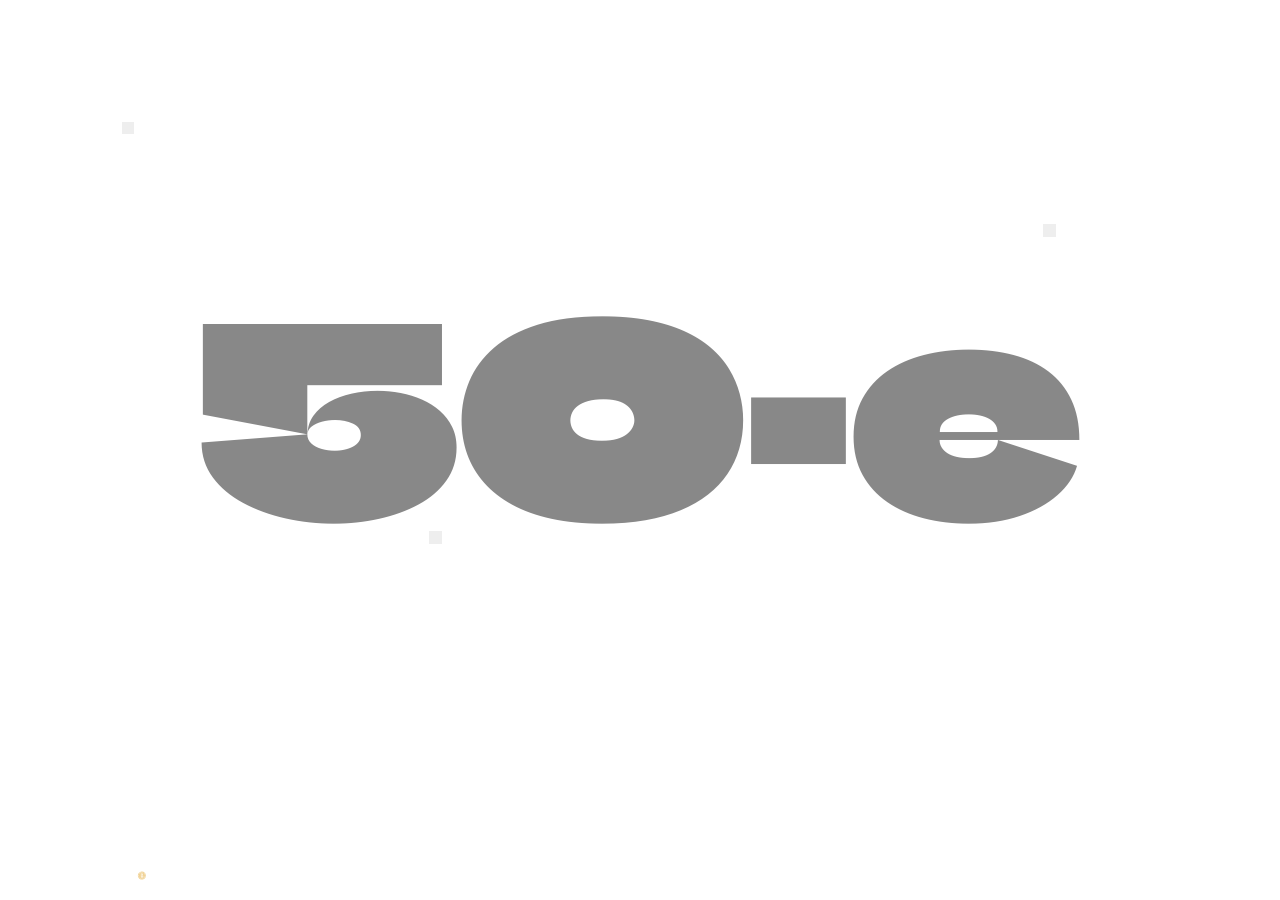
==== index.html @ 3bfb9bd2 "50-e desktop" ====
<!doctype html>
<html lang="ru">
  <head>
    <meta charset="UTF-8" />
    <meta name="viewport" content="width=device-width, initial-scale=1.0" />
    <title>Светловка. Сквозь десятилетия</title>
    <link rel="stylesheet" href="stylesheets/style.css" />
    <script defer src="javascripts/scripts.js"></script>
  </head>
  <body>
    <!-- <div id="cursor"></div> -->
    <section class="bg">
      <article class="years50">
        <div class="dots dot1"></div>
        <div class="dots dot2"></div>
        <div class="dots dot3"></div>

        <div class="photos photo_50_1"></div>
        <div class="photos photo_50_2"></div>
        <div class="photos photo_50_3"></div>

        <div class="cite">
          <blockquote>
            «Если улицы Москвы вытянуть в одну, <br />
            То по ней пройдете вы через всю страну, <br />
            Если лестницы Москвы все сложить в одну, <br />
            То по ней взберетесь вы прямо на Луну. <br />
            Вот она какая — большая-пребольшая, <br />
            Приветлива со всеми, во всех сердцах жива, <br />
            Любимая, родная красавица Москва»
          </blockquote>
          <p>Владимир Лифшиц</p>
        </div>

        <div class="films film_50_1"></div>
        <div class="films film_50_2"></div>
        <div class="films film_50_3"></div>
        <div class="films film_50_4"></div>
        <div class="films film_50_5"></div>
      </article>

      <div class="setka">
        <div class="rect"></div>
        <div class="rect"></div>
        <div class="rect"></div>
        <div class="rect"></div>
        <div class="rect"></div>
        <div class="rect"></div>
        <div class="rect"></div>
        <div class="rect"></div>
        <div class="rect"></div>
        <div class="rect"></div>
        <div class="rect"></div>
        <div class="rect"></div>
        <div class="rect"></div>
        <div class="rect"></div>
        <div class="rect"></div>
        <div class="rect"></div>
        <div class="rect"></div>
        <div class="rect"></div>
        <div class="rect"></div>
        <div class="rect"></div>
        <div class="rect"></div>
        <div class="rect"></div>
        <div class="rect"></div>
        <div class="rect"></div>
        <div class="rect"></div>
        <div class="rect"></div>
        <div class="rect"></div>
        <div class="rect"></div>
        <div class="rect"></div>
        <div class="rect"></div>
        <div class="rect"></div>
        <div class="rect"></div>
        <div class="rect"></div>
        <div class="rect"></div>
        <div class="rect"></div>
        <div class="rect"></div>
        <div class="rect"></div>
        <div class="rect"></div>
        <div class="rect"></div>
        <div class="rect"></div>
        <div class="rect"></div>
        <div class="rect"></div>
        <div class="rect"></div>
        <div class="rect"></div>
        <div class="rect"></div>
        <div class="rect"></div>
        <div class="rect"></div>
        <div class="rect"></div>
        <div class="rect"></div>
        <div class="rect"></div>
        <div class="rect"></div>
        <div class="rect"></div>
        <div class="rect"></div>
        <div class="rect"></div>
        <div class="rect"></div>
        <div class="rect"></div>
        <div class="rect"></div>
        <div class="rect"></div>
        <div class="rect"></div>
        <div class="rect"></div>
        <div class="rect"></div>
        <div class="rect"></div>
        <div class="rect"></div>
        <div class="rect"></div>
        <div class="rect"></div>
        <div class="rect"></div>
        <div class="rect"></div>
        <div class="rect"></div>
        <div class="rect"></div>
        <div class="rect"></div>
        <div class="rect"></div>
        <div class="rect"></div>
      </div>
    </section>

    <footer>
      <div class="logoHSE">
        <svg
          alt="HSE ART AND DESIGN SCHOOL"
          class="mainlogo_design_svg"
          style="max-width: 100%; width: 120px"
          version="1.1"
          viewBox="0 0 2416 884"
          xmlns="http://www.w3.org/2000/svg"
          xmlns:xlink="http://www.w3.org/1999/xlink"
        >
          <path
            d="M2333.82 492.668C2355.52 492.668 2376.33 501.296 2391.68 516.655C2407.02 532.014 2415.64 552.845 2415.64 574.565C2415.63 590.761 2410.83 606.59 2401.83 620.052C2392.83 633.513 2380.05 644.003 2365.1 650.194C2350.15 656.385 2333.7 658 2317.83 654.834C2301.96 651.668 2287.39 643.865 2275.95 632.409C2264.51 620.954 2256.72 606.361 2253.57 590.476C2250.42 574.59 2252.04 558.126 2258.23 543.164C2264.43 528.202 2274.91 515.415 2288.37 506.418C2301.4 497.702 2316.65 492.923 2332.31 492.633L2333.82 492.668ZM2317.05 632.154C2314.28 631.344 2312.08 632.006 2311.44 634.241C2310.94 635.972 2311.71 637.109 2313.03 638.039C2312.42 638.116 2311.85 638.372 2311.39 638.775C2310.93 639.179 2310.59 639.711 2310.43 640.304C2310.31 640.691 2310.27 641.101 2310.31 641.506C2310.35 641.91 2310.47 642.302 2310.67 642.657C2310.99 643.187 2311.41 643.649 2311.92 644.014C2312.42 644.379 2312.98 644.641 2313.59 644.784L2318.34 646L2321.95 633.579L2317.05 632.154ZM2355.65 630.53L2351.71 641.755L2348.81 632.726L2346.63 633.27L2350.58 645.583L2352.73 645.029L2356.63 633.902L2359.5 642.854L2361.6 642.022L2357.65 629.71L2355.65 630.53ZM2334.85 638.781C2334.37 638.584 2333.84 638.532 2333.34 638.633C2332.83 638.734 2332.37 638.983 2332 639.348C2331.64 639.713 2331.39 640.177 2331.29 640.684C2331.19 641.19 2331.24 641.715 2331.44 642.192C2331.64 642.669 2331.97 643.077 2332.4 643.364C2332.83 643.651 2333.33 643.804 2333.85 643.804C2334.54 643.804 2335.2 643.529 2335.69 643.039C2336.18 642.549 2336.46 641.886 2336.46 641.193C2336.46 640.677 2336.3 640.172 2336.02 639.743C2335.73 639.314 2335.32 638.979 2334.85 638.781ZM2312.73 640.62C2313.06 639.443 2314.18 639.167 2315.58 639.572L2317.72 640.186L2316.73 643.508L2314.46 642.846C2313.05 642.44 2312.44 641.609 2312.73 640.62ZM2305.48 627.455C2302.89 625.922 2300.42 626.378 2299.09 628.643C2297.77 630.907 2298.73 633.143 2301.25 634.626L2303.03 635.674L2300.66 639.709L2302.64 640.856L2309.24 629.642L2305.48 627.455ZM2368.18 623.847L2371 628.426L2369.67 629.257L2365.88 627.822C2363.91 627.051 2362.05 626.834 2360.72 628.327L2361.76 630.028C2362.4 629.326 2363.41 629.345 2364.89 629.859L2369.03 631.323L2367.7 639.186L2370 637.851L2370.99 630.928L2372.12 630.226L2374.96 634.824L2376.83 633.499L2370.06 622.562L2368.18 623.847ZM2313.56 635.151C2313.89 633.994 2314.97 633.658 2316.47 634.103L2319.22 634.904L2318.23 638.326L2315.64 637.574C2313.91 637.07 2313.22 636.308 2313.56 635.151ZM2289.79 633.035L2291.64 634.34L2299.12 623.689L2297.27 622.384L2289.79 633.035ZM2301.04 629.8C2301.72 628.613 2303.02 628.375 2304.48 629.235L2306.21 630.225L2304.03 633.934L2302.33 632.964C2300.84 632.084 2300.36 630.986 2301.04 629.8ZM2380.45 612.424L2382.57 624.123L2375.6 617.715L2373.97 619.268L2383.48 628.01L2385.08 626.467L2382.98 614.866L2389.9 621.226L2391.31 619.475L2381.79 610.723L2380.45 612.424ZM2287.25 613.253C2286.21 612.873 2285.1 612.755 2284.01 612.909L2284.29 615.184C2285.02 615.02 2285.78 615.055 2286.49 615.284C2287.2 615.514 2287.84 615.93 2288.34 616.489C2288.74 616.931 2289.05 617.448 2289.25 618.011C2289.45 618.574 2289.53 619.172 2289.49 619.768C2289.46 620.363 2289.3 620.945 2289.03 621.479C2288.77 622.014 2288.4 622.489 2287.94 622.878C2287.53 623.306 2287.03 623.645 2286.48 623.874C2285.93 624.103 2285.34 624.218 2284.74 624.212C2284.15 624.205 2283.56 624.078 2283.01 623.837C2282.47 623.596 2281.98 623.245 2281.57 622.809C2281.08 622.274 2280.73 621.623 2280.56 620.918C2280.39 620.213 2280.39 619.475 2280.58 618.773L2278.3 618.279C2278.05 619.685 2278.24 621.134 2278.85 622.426C2279.46 623.718 2280.45 624.788 2281.7 625.487C2282.94 626.187 2284.37 626.48 2285.79 626.328C2287.21 626.176 2288.55 625.586 2289.61 624.639C2290.28 624.044 2290.82 623.32 2291.2 622.511C2291.58 621.702 2291.79 620.825 2291.82 619.932C2291.85 619.039 2291.7 618.148 2291.38 617.315C2291.05 616.482 2290.56 615.724 2289.94 615.085C2289.21 614.262 2288.28 613.633 2287.25 613.253ZM2274.83 594.166L2265.01 598.992C2265.27 599.704 2265.53 600.426 2265.81 601.128L2275.61 596.253C2276.2 597.862 2276.86 599.447 2277.59 601.01L2267.85 605.796C2268.18 606.488 2268.51 607.171 2268.84 607.844L2278.58 603.057C2279.35 604.56 2280.18 606.034 2281.09 607.478L2271.32 612.323C2271.71 612.976 2272.11 613.619 2272.53 614.252L2282.35 609.436L2284.27 608.496C2281.04 603.774 2278.51 598.615 2276.75 593.177L2274.83 594.166ZM2389.75 596.274L2394.31 598.875C2395.88 599.755 2397.69 600.745 2399.19 601.556C2397.56 601.16 2388.07 600.022 2388.07 600.022L2387.21 601.753C2387.21 601.753 2393.77 608.933 2395 610.041V610.1C2393.44 609.289 2391.6 608.488 2390.06 607.815L2385.12 605.689L2383.84 607.756L2395.89 612.81L2397.53 610.021C2397.48 609.971 2391.46 603.441 2390.35 602.455C2391.81 602.762 2400.62 603.751 2400.62 603.751L2401.85 600.695L2390.57 594.068L2389.75 596.274ZM2313.63 611.899H2359.96V597.164C2359.96 583.071 2355.42 573.586 2343.63 569.423C2346.55 568.194 2349.12 566.248 2351.09 563.766C2353.64 560.789 2355.05 557.011 2355.09 553.099V552.241C2355.06 549.853 2354.52 547.496 2353.52 545.327C2352.44 543.014 2350.86 540.974 2348.89 539.358C2345.2 536.52 2341.97 535.145 2334.17 535.145H2313.63V611.899ZM2331.67 538.963C2333.6 538.873 2335.52 539.224 2337.29 539.99C2339.06 540.756 2340.63 541.917 2341.88 543.383C2343.47 545.413 2344.47 547.843 2344.78 550.405H2331.48V554.192H2344.89C2344.88 557.149 2343.83 560.008 2341.93 562.272C2340.7 563.863 2339.11 565.148 2337.3 566.027C2335.49 566.907 2333.51 567.359 2331.5 567.347H2331.41V571.184C2344.45 571.184 2349.52 579.847 2349.52 595.72L2349.49 607.667H2341.13V582.053H2331.48V607.696H2324.09V538.963H2331.67ZM2400.66 579.51C2399.78 579.345 2398.88 579.359 2398.01 579.549C2397.14 579.738 2396.32 580.101 2395.59 580.614C2394.86 581.128 2394.24 581.782 2393.77 582.538C2393.3 583.295 2392.99 584.138 2392.85 585.019C2392.61 586.347 2392.77 587.716 2393.31 588.952C2393.85 590.188 2394.75 591.236 2395.89 591.961C2397.02 592.686 2398.35 593.056 2399.7 593.024C2401.05 592.993 2402.36 592.561 2403.46 591.783C2404.56 591.006 2405.41 589.917 2405.89 588.657C2406.37 587.397 2406.47 586.022 2406.17 584.706C2405.87 583.391 2405.18 582.195 2404.2 581.27C2403.22 580.344 2401.99 579.731 2400.66 579.51ZM2261.66 585.02L2261.99 587.115L2275.97 590.716L2275.37 588.362L2272.12 587.551C2271.91 586.562 2271.73 585.573 2271.56 584.524C2271.39 583.476 2271.26 582.497 2271.14 581.479L2273.98 579.728L2273.81 577.216L2261.66 585.02ZM2399.51 581.36C2400.43 581.366 2401.34 581.649 2402.1 582.172C2402.86 582.694 2403.45 583.433 2403.78 584.293C2404.12 585.153 2404.2 586.095 2404 586.997C2403.89 587.583 2403.66 588.142 2403.33 588.64C2403.01 589.138 2402.58 589.565 2402.09 589.896C2401.59 590.227 2401.03 590.456 2400.45 590.567C2399.86 590.679 2399.26 590.672 2398.68 590.547C2397.77 590.386 2396.93 589.957 2396.27 589.314C2395.6 588.672 2395.15 587.845 2394.96 586.94C2394.77 586.036 2394.85 585.095 2395.2 584.239C2395.55 583.384 2396.15 582.652 2396.92 582.139C2397.68 581.626 2398.59 581.355 2399.51 581.36ZM2269.26 582.616C2269.35 583.348 2269.46 584.09 2269.58 584.812C2269.7 585.533 2269.83 586.275 2269.97 586.997L2264.52 585.632L2269.26 582.616ZM2261.6 563.914C2261.48 564.656 2261.15 567.504 2261.15 567.87C2260.87 571.41 2262.57 572.706 2264.82 572.884C2265.63 572.994 2266.45 572.839 2267.16 572.443C2267.88 572.048 2268.44 571.432 2268.78 570.688L2271.04 572.666C2271.36 572.941 2271.6 573.298 2271.73 573.698C2271.87 574.099 2271.89 574.529 2271.8 574.941H2273.77C2274.27 573.883 2273.98 572.34 2272.47 571.064L2269.42 568.503L2269.55 566.91L2274.21 567.326L2274.45 564.903L2261.6 563.914ZM2392.81 562.944L2393.18 565.209L2398.49 564.675H2398.54C2398.73 565.901 2398.88 567.137 2398.99 568.373C2399.09 569.609 2399.18 570.856 2399.23 572.092H2399.18L2393.89 572.587L2393.94 574.871L2406.78 573.675L2406.67 571.43L2401.29 571.934C2401.24 570.688 2401.16 569.451 2401.04 568.215C2400.92 566.979 2400.77 565.743 2400.6 564.517L2406.02 564.002L2405.66 561.737L2392.81 562.944ZM2267.41 566.732L2267.29 568.216C2267.18 569.551 2266.42 570.649 2265.09 570.54C2264.07 570.451 2263.24 569.828 2263.4 567.979C2263.43 567.553 2263.5 567.029 2263.56 566.416L2267.41 566.732ZM2397.89 544.72C2396.58 544.418 2395.21 544.514 2393.95 544.995C2393.11 545.296 2392.34 545.763 2391.68 546.367C2391.02 546.972 2390.5 547.702 2390.13 548.515C2389.76 549.327 2389.56 550.206 2389.54 551.098C2389.51 551.99 2389.67 552.877 2389.99 553.708C2390.46 554.973 2391.29 556.071 2392.38 556.862C2393.48 557.653 2394.78 558.102 2396.12 558.151C2397.47 558.2 2398.8 557.848 2399.95 557.138C2401.09 556.428 2402 555.393 2402.56 554.165C2403.12 552.937 2403.3 551.57 2403.08 550.239C2402.86 548.908 2402.25 547.673 2401.32 546.69C2400.4 545.708 2399.21 545.022 2397.89 544.72ZM2396.61 546.534C2397.53 546.6 2398.41 546.94 2399.14 547.512C2399.87 548.084 2400.41 548.86 2400.69 549.742C2400.9 550.304 2400.99 550.901 2400.96 551.498C2400.93 552.095 2400.78 552.68 2400.52 553.218C2400.26 553.755 2399.89 554.236 2399.44 554.629C2398.99 555.022 2398.47 555.321 2397.9 555.508C2397.03 555.831 2396.09 555.887 2395.19 555.668C2394.29 555.449 2393.47 554.965 2392.85 554.279C2392.23 553.594 2391.83 552.738 2391.7 551.821C2391.56 550.904 2391.71 549.968 2392.11 549.135C2392.52 548.302 2393.16 547.609 2393.96 547.146C2394.76 546.682 2395.69 546.469 2396.61 546.534ZM2272.08 547.154C2271.57 547.16 2271.06 547.318 2270.64 547.609C2270.21 547.901 2269.88 548.313 2269.69 548.793C2269.56 549.11 2269.5 549.451 2269.5 549.793C2269.5 550.135 2269.57 550.474 2269.71 550.789C2269.84 551.104 2270.04 551.389 2270.28 551.629C2270.53 551.868 2270.82 552.057 2271.13 552.185C2271.61 552.378 2272.14 552.425 2272.64 552.32C2273.15 552.215 2273.61 551.962 2273.97 551.594C2274.33 551.225 2274.58 550.758 2274.67 550.25C2274.77 549.742 2274.71 549.218 2274.51 548.742C2274.31 548.267 2273.97 547.862 2273.54 547.579C2273.11 547.297 2272.6 547.149 2272.08 547.154ZM2380.87 536.982L2382.21 538.842L2386.71 535.875L2387.57 537.19L2386.23 541.047C2385.52 543.025 2385.33 544.905 2386.87 546.2L2388.53 545.112C2387.82 544.489 2387.82 543.471 2388.29 541.987L2389.65 537.804L2397.55 538.921L2396.15 536.656L2389.24 535.865L2388.5 534.768L2393.03 531.801L2391.65 529.971L2380.87 536.982ZM2284.59 520.715C2284.02 521.229 2283.47 521.753 2282.93 522.287L2291.2 529.349C2289.94 530.535 2288.74 531.769 2287.6 533.048L2279.39 525.946C2278.89 526.51 2278.41 527.094 2277.9 527.668L2286.11 534.778C2285.03 536.097 2283.99 537.442 2283.02 538.813L2274.75 531.702C2274.3 532.325 2273.87 532.949 2273.45 533.582L2281.71 540.742L2283.34 542.137C2286.42 537.342 2290.17 533.012 2294.48 529.279L2292.86 527.875L2284.59 520.715ZM2380.27 518.469C2379.24 518.174 2378.15 518.133 2377.1 518.35L2377.6 520.635C2378.45 520.411 2379.34 520.446 2380.16 520.736C2380.99 521.027 2381.7 521.559 2382.22 522.264C2382.74 522.968 2383.03 523.812 2383.06 524.686C2383.09 525.559 2382.86 526.422 2382.4 527.161C2381.41 526.172 2380.42 525.184 2379.43 524.294C2379.02 523.908 2378.58 523.532 2378.15 523.156L2376.82 524.699L2378.07 525.797C2379.09 526.727 2380.08 527.686 2381.03 528.675C2380.22 529.308 2379.2 529.631 2378.17 529.59C2377.14 529.548 2376.15 529.144 2375.39 528.447C2374.83 527.952 2374.42 527.318 2374.18 526.609C2373.95 525.901 2373.9 525.143 2374.06 524.412L2371.81 524.125C2371.67 525.223 2371.8 526.34 2372.19 527.375C2372.58 528.41 2373.22 529.333 2374.06 530.06C2374.7 530.678 2375.46 531.159 2376.3 531.474C2377.13 531.789 2378.02 531.93 2378.91 531.892C2379.8 531.853 2380.68 531.634 2381.48 531.248C2382.29 530.862 2383 530.315 2383.59 529.644C2384.2 528.987 2384.67 528.215 2384.97 527.374C2385.27 526.533 2385.4 525.639 2385.35 524.746C2385.31 523.853 2385.08 522.979 2384.68 522.176C2384.29 521.373 2383.74 520.657 2383.07 520.07L2382.73 519.773C2382.01 519.171 2381.17 518.726 2380.27 518.469ZM2298.05 510.964L2297.06 517.887L2295.94 518.579L2293.12 513.96L2291.24 515.275L2297.95 526.263L2299.84 524.978L2297.04 520.389L2298.38 519.567L2302.19 521.031C2304.17 521.813 2306 522.02 2307.36 520.547L2306.32 518.855C2305.68 519.548 2304.66 519.518 2303.19 519.004L2298.99 517.501L2300.36 509.639L2298.05 510.964ZM2316.33 505.049C2315.13 504.441 2313.77 504.206 2312.43 504.373C2311.1 504.54 2309.84 505.101 2308.82 505.985C2307.8 506.87 2307.07 508.038 2306.71 509.34C2306.36 510.642 2306.4 512.02 2306.83 513.299C2307.1 514.15 2307.53 514.938 2308.11 515.618C2308.68 516.298 2309.39 516.856 2310.19 517.257C2310.98 517.658 2311.85 517.895 2312.74 517.954C2313.63 518.013 2314.52 517.894 2315.36 517.602C2316.64 517.188 2317.77 516.4 2318.61 515.341C2319.44 514.282 2319.95 512.998 2320.05 511.652C2320.16 510.307 2319.86 508.96 2319.2 507.784C2318.53 506.609 2317.54 505.656 2316.33 505.049ZM2364.06 512.54C2363.72 512.515 2363.38 512.557 2363.05 512.664C2362.73 512.772 2362.43 512.943 2362.17 513.167C2361.91 513.391 2361.7 513.664 2361.54 513.971C2361.31 514.43 2361.23 514.947 2361.29 515.457C2361.35 515.967 2361.57 516.446 2361.9 516.835C2362.24 517.224 2362.68 517.504 2363.18 517.641C2363.67 517.777 2364.2 517.765 2364.68 517.604C2365.17 517.442 2365.6 517.14 2365.92 516.735C2366.23 516.33 2366.42 515.841 2366.46 515.328C2366.5 514.816 2366.38 514.303 2366.13 513.855C2365.88 513.408 2365.5 513.046 2365.04 512.813C2364.74 512.659 2364.4 512.566 2364.06 512.54ZM2338.16 514.546L2340.58 514.773L2342.44 511.994C2343.42 512.133 2344.47 512.3 2345.47 512.488C2346.47 512.676 2347.45 512.894 2348.48 513.132L2349.17 516.396L2351.59 517.077L2348.36 502.965L2346.28 502.569L2338.16 514.546ZM2311.84 506.792C2312.41 506.613 2313.01 506.55 2313.6 506.606C2314.2 506.663 2314.77 506.838 2315.3 507.121C2315.82 507.404 2316.29 507.789 2316.66 508.254C2317.03 508.719 2317.31 509.254 2317.47 509.828C2317.69 510.385 2317.79 510.98 2317.76 511.576C2317.74 512.172 2317.59 512.758 2317.34 513.297C2317.08 513.836 2316.72 514.317 2316.27 514.712C2315.83 515.107 2315.3 515.407 2314.74 515.594C2314.17 515.774 2313.57 515.838 2312.98 515.782C2312.38 515.726 2311.8 515.551 2311.28 515.268C2310.75 514.984 2310.29 514.599 2309.92 514.134C2309.54 513.668 2309.27 513.132 2309.11 512.558C2308.89 512 2308.79 511.405 2308.81 510.809C2308.84 510.212 2308.98 509.625 2309.24 509.086C2309.49 508.547 2309.86 508.065 2310.3 507.671C2310.75 507.276 2311.27 506.978 2311.84 506.792ZM2334.43 501.439C2333.21 501.439 2331.98 501.44 2330.75 501.509L2325.86 501.934H2325.53L2325.68 503.962L2325.73 504.485C2326.31 512.249 2325.16 513.178 2323.84 513.277C2323.59 513.297 2323.34 513.277 2323.09 513.219L2323.01 515.117C2323.54 515.197 2324.07 515.223 2324.6 515.196C2327.16 515.008 2328.55 513.218 2327.9 504.99L2327.8 503.754L2328.47 503.694C2329.74 503.605 2331.02 503.537 2332.3 503.507L2333.13 514.386L2335.4 514.207L2334.59 503.477L2334.43 501.439ZM2348.02 510.926C2347.3 510.768 2346.57 510.62 2345.85 510.481C2345.12 510.343 2344.39 510.224 2343.66 510.105L2346.78 505.447L2348.02 510.926Z"
            fill="#0F2D69"
          ></path>
          <path
            d="M2047.62 807.516C1991.57 807.516 1954.62 774.396 1954.62 718.983C1954.62 646.373 1999.21 617.075 2143.16 617.075V615.164C2143.16 566.757 2122.77 546.375 2079.46 546.375C2044.43 546.375 2021.5 555.292 1990.29 592.234L1960.36 559.751C1996.66 518.987 2030.42 503.701 2082.65 503.701C2178.19 503.701 2189.65 568.031 2189.65 614.527V799.873H2143.16V755.288C2118.95 788.409 2085.2 807.516 2047.62 807.516ZM2053.99 766.116C2085.2 766.116 2111.31 748.919 2143.16 699.875V655.927C2032.97 655.927 2001.12 671.214 2001.12 718.983C2001.12 753.377 2020.87 766.116 2053.99 766.116Z"
            fill="black"
          ></path>
          <path
            d="M1676.78 799.873H1630.28V511.98H1676.78V629.175H1836.01V511.98H1882.51V799.873H1836.01V672.487H1676.78V799.873Z"
            fill="black"
          ></path>
          <path
            d="M1541.58 799.872H1495.09V583.953L1329.49 799.872H1286.81V511.98H1333.31V725.988L1498.27 511.98H1541.58V799.872ZM1414.2 458.478C1364.52 458.478 1326.94 443.192 1301.46 397.97L1338.4 371.219C1358.15 405.613 1375.35 415.804 1414.2 415.804C1453.05 415.804 1470.25 405.613 1489.99 371.219L1526.93 397.97C1501.46 443.192 1463.88 458.478 1414.2 458.478Z"
            fill="black"
          ></path>
          <path
            d="M1061.62 807.516C1005.57 807.516 968.625 774.396 968.625 718.983C968.625 646.373 1013.21 617.075 1157.16 617.075V615.164C1157.16 566.757 1136.77 546.375 1093.46 546.375C1058.43 546.375 1035.5 555.292 1004.29 592.234L974.357 559.751C1010.66 518.987 1044.42 503.701 1096.65 503.701C1192.19 503.701 1203.65 568.031 1203.65 614.527V799.873H1157.16V755.288C1132.95 788.409 1099.2 807.516 1061.62 807.516ZM1067.99 766.116C1099.2 766.116 1125.31 748.919 1157.16 699.875V655.927C1046.97 655.927 1015.12 671.214 1015.12 718.983C1015.12 753.377 1034.87 766.116 1067.99 766.116Z"
            fill="black"
          ></path>
          <path
            d="M806.76 764.84C849.434 764.84 870.452 739.363 870.452 711.975C870.452 686.498 846.249 671.848 814.403 671.848H775.55V629.174H814.403C843.064 629.174 861.535 611.977 861.535 588.411C861.535 563.57 846.249 547.647 815.04 547.647C777.461 547.647 762.811 559.112 734.787 591.595C734.15 590.958 703.577 561.66 703.577 561.66C736.697 520.259 769.181 504.336 815.04 504.336C874.274 504.336 906.757 540.641 906.757 582.678C906.757 613.251 892.108 634.906 869.179 648.919C899.114 662.294 916.948 685.224 916.948 715.16C916.948 761.655 880.643 808.788 806.76 808.788C764.085 808.788 732.876 796.687 695.297 755.286L726.506 724.713C757.079 755.286 773.002 764.84 806.76 764.84Z"
            fill="black"
          ></path>
          <path
            d="M380.844 511.98H427.34V725.989L592.304 511.98H635.615V799.873H589.12V583.953L423.518 799.873H380.844V511.98Z"
            fill="black"
          ></path>
          <path
            d="M44.5851 799.873V883.947H0V756.561H35.668C77.0685 689.047 77.0685 587.775 77.0685 511.98H278.338V756.561H319.739V883.947H275.153V799.873H44.5851ZM231.842 756.561V555.292H123.564C123.564 624.08 115.921 692.868 87.2593 756.561H231.842Z"
            fill="black"
          ></path>
          <path
            d="M1499.63 303.815C1443.58 303.815 1406.64 270.695 1406.64 215.282C1406.64 142.672 1451.23 113.373 1595.17 113.373V111.463C1595.17 63.056 1574.79 42.6743 1531.48 42.6743C1496.45 42.6743 1473.52 51.5913 1442.31 88.5332L1412.37 56.0498C1448.68 15.2863 1482.44 0 1534.66 0C1630.2 0 1641.67 64.3299 1641.67 110.826V296.172H1595.17V251.587C1570.97 284.707 1537.21 303.815 1499.63 303.815ZM1506 262.415C1537.21 262.415 1563.33 245.218 1595.17 196.174V152.226C1484.98 152.226 1453.14 167.512 1453.14 215.282C1453.14 249.676 1472.88 262.415 1506 262.415Z"
            fill="black"
          ></path>
          <path
            d="M1064.16 295.538V249.679C1069.89 252.227 1078.17 252.864 1083.26 252.864C1127.85 252.864 1139.95 184.713 1139.95 8.2832H1336.76V296.175H1290.27V51.5944H1185.17C1185.17 217.833 1161.61 298.723 1089 298.723C1080.72 298.723 1072.44 297.449 1064.16 295.538Z"
            fill="black"
          ></path>
          <path
            d="M892.01 43.3112C832.776 43.3112 789.465 92.3547 789.465 152.226C789.465 211.461 832.776 260.504 892.01 260.504C951.882 260.504 993.282 211.461 993.282 152.226C993.282 92.3547 951.882 43.3112 892.01 43.3112ZM742.969 152.226C742.969 68.1514 807.936 0 892.01 0C976.085 0 1039.78 68.1514 1039.78 152.226C1039.78 235.664 976.085 303.815 892.01 303.815C807.936 303.815 742.969 235.664 742.969 152.226Z"
            fill="black"
          ></path>
          <path
            d="M470.258 296.175V8.2832H516.754V125.478H539.683L652.42 8.2832H709.743L579.173 144.586C620.573 161.783 648.598 253.501 698.279 253.501C704.011 253.501 709.743 252.227 716.113 249.679V296.175C706.559 298.723 697.642 299.997 689.998 299.997C612.93 299.997 591.911 195.54 543.505 168.789H516.754V296.175H470.258Z"
            fill="black"
          ></path>
          <path
            d="M182.164 252.864V8.2832H228.66V252.864H336.938V8.2832H383.434V296.175H27.3906V8.2832H73.8865V252.864H182.164Z"
            fill="black"
          ></path>
        </svg>
      </div>
      <div class="logoSvetlovka"></div>
    </footer>
  </body>
</html>
---- stylesheets/style.css ----
@import 'reset.css';
@import url('https://fonts.googleapis.com/css2?family=Roboto:ital,wght@0,100..900;1,100..900&family=Rubik+80s+Fade&display=swap');
/* @import url('https://fonts.googleapis.com/css2?family=Climate+Crisis:YEAR@1979&display=swap'); */
@import url('https://fonts.googleapis.com/css2?family=Climate+Crisis:YEAR@1979..2050&display=swap');
@import 'layout.css';
@import 'animation.css';
@import 'adaptive.css';
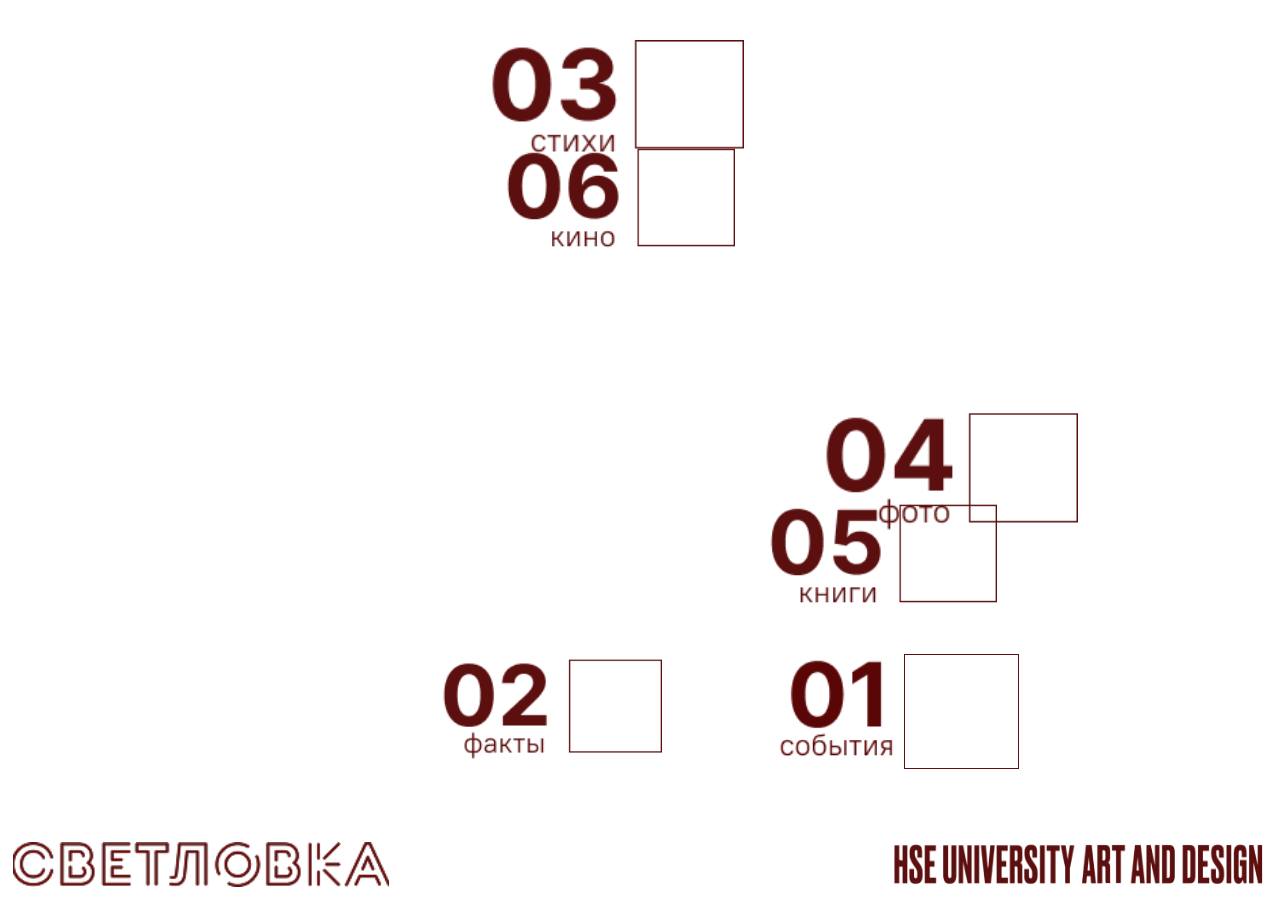
==== commit f6e09ceb: "init commit" ====
--- a/index.html
+++ b/index.html
@@ -8,179 +8,21 @@
     <script defer src="javascripts/scripts.js"></script>
   </head>
   <body>
-    <!-- <div id="cursor"></div> -->
-    <section class="bg">
-      <article class="years50">
-        <div class="dots dot1"></div>
-        <div class="dots dot2"></div>
-        <div class="dots dot3"></div>
-
-        <div class="photos photo_50_1"></div>
-        <div class="photos photo_50_2"></div>
-        <div class="photos photo_50_3"></div>
-
-        <div class="cite">
-          <blockquote>
-            «Если улицы Москвы вытянуть в одну, <br />
-            То по ней пройдете вы через всю страну, <br />
-            Если лестницы Москвы все сложить в одну, <br />
-            То по ней взберетесь вы прямо на Луну. <br />
-            Вот она какая — большая-пребольшая, <br />
-            Приветлива со всеми, во всех сердцах жива, <br />
-            Любимая, родная красавица Москва»
-          </blockquote>
-          <p>Владимир Лифшиц</p>
-        </div>
-
-        <div class="films film_50_1"></div>
-        <div class="films film_50_2"></div>
-        <div class="films film_50_3"></div>
-        <div class="films film_50_4"></div>
-        <div class="films film_50_5"></div>
-      </article>
-
-      <div class="setka">
-        <div class="rect"></div>
-        <div class="rect"></div>
-        <div class="rect"></div>
-        <div class="rect"></div>
-        <div class="rect"></div>
-        <div class="rect"></div>
-        <div class="rect"></div>
-        <div class="rect"></div>
-        <div class="rect"></div>
-        <div class="rect"></div>
-        <div class="rect"></div>
-        <div class="rect"></div>
-        <div class="rect"></div>
-        <div class="rect"></div>
-        <div class="rect"></div>
-        <div class="rect"></div>
-        <div class="rect"></div>
-        <div class="rect"></div>
-        <div class="rect"></div>
-        <div class="rect"></div>
-        <div class="rect"></div>
-        <div class="rect"></div>
-        <div class="rect"></div>
-        <div class="rect"></div>
-        <div class="rect"></div>
-        <div class="rect"></div>
-        <div class="rect"></div>
-        <div class="rect"></div>
-        <div class="rect"></div>
-        <div class="rect"></div>
-        <div class="rect"></div>
-        <div class="rect"></div>
-        <div class="rect"></div>
-        <div class="rect"></div>
-        <div class="rect"></div>
-        <div class="rect"></div>
-        <div class="rect"></div>
-        <div class="rect"></div>
-        <div class="rect"></div>
-        <div class="rect"></div>
-        <div class="rect"></div>
-        <div class="rect"></div>
-        <div class="rect"></div>
-        <div class="rect"></div>
-        <div class="rect"></div>
-        <div class="rect"></div>
-        <div class="rect"></div>
-        <div class="rect"></div>
-        <div class="rect"></div>
-        <div class="rect"></div>
-        <div class="rect"></div>
-        <div class="rect"></div>
-        <div class="rect"></div>
-        <div class="rect"></div>
-        <div class="rect"></div>
-        <div class="rect"></div>
-        <div class="rect"></div>
-        <div class="rect"></div>
-        <div class="rect"></div>
-        <div class="rect"></div>
-        <div class="rect"></div>
-        <div class="rect"></div>
-        <div class="rect"></div>
-        <div class="rect"></div>
-        <div class="rect"></div>
-        <div class="rect"></div>
-        <div class="rect"></div>
-        <div class="rect"></div>
-        <div class="rect"></div>
-        <div class="rect"></div>
-        <div class="rect"></div>
-        <div class="rect"></div>
+    <section class="all">
+      <div class="move move1">
+        <img src="images/items/item-11.png" alt="" class="item item1" />
+        <div></div>
       </div>
+      <img src="images/items/item-2.png" alt="" class="item move" />
+      <img src="images/items/item-3.png" alt="" class="item move" />
+      <img src="images/items/item-4.png" alt="" class="item move" />
+      <img src="images/items/item-5.png" alt="" class="item move" />
+      <img src="images/items/item-6.png" alt="" class="item move" />
     </section>
-
+    <section class="section1"></section>
     <footer>
-      <div class="logoHSE">
-        <svg
-          alt="HSE ART AND DESIGN SCHOOL"
-          class="mainlogo_design_svg"
-          style="max-width: 100%; width: 120px"
-          version="1.1"
-          viewBox="0 0 2416 884"
-          xmlns="http://www.w3.org/2000/svg"
-          xmlns:xlink="http://www.w3.org/1999/xlink"
-        >
-          <path
-            d="M2333.82 492.668C2355.52 492.668 2376.33 501.296 2391.68 516.655C2407.02 532.014 2415.64 552.845 2415.64 574.565C2415.63 590.761 2410.83 606.59 2401.83 620.052C2392.83 633.513 2380.05 644.003 2365.1 650.194C2350.15 656.385 2333.7 658 2317.83 654.834C2301.96 651.668 2287.39 643.865 2275.95 632.409C2264.51 620.954 2256.72 606.361 2253.57 590.476C2250.42 574.59 2252.04 558.126 2258.23 543.164C2264.43 528.202 2274.91 515.415 2288.37 506.418C2301.4 497.702 2316.65 492.923 2332.31 492.633L2333.82 492.668ZM2317.05 632.154C2314.28 631.344 2312.08 632.006 2311.44 634.241C2310.94 635.972 2311.71 637.109 2313.03 638.039C2312.42 638.116 2311.85 638.372 2311.39 638.775C2310.93 639.179 2310.59 639.711 2310.43 640.304C2310.31 640.691 2310.27 641.101 2310.31 641.506C2310.35 641.91 2310.47 642.302 2310.67 642.657C2310.99 643.187 2311.41 643.649 2311.92 644.014C2312.42 644.379 2312.98 644.641 2313.59 644.784L2318.34 646L2321.95 633.579L2317.05 632.154ZM2355.65 630.53L2351.71 641.755L2348.81 632.726L2346.63 633.27L2350.58 645.583L2352.73 645.029L2356.63 633.902L2359.5 642.854L2361.6 642.022L2357.65 629.71L2355.65 630.53ZM2334.85 638.781C2334.37 638.584 2333.84 638.532 2333.34 638.633C2332.83 638.734 2332.37 638.983 2332 639.348C2331.64 639.713 2331.39 640.177 2331.29 640.684C2331.19 641.19 2331.24 641.715 2331.44 642.192C2331.64 642.669 2331.97 643.077 2332.4 643.364C2332.83 643.651 2333.33 643.804 2333.85 643.804C2334.54 643.804 2335.2 643.529 2335.69 643.039C2336.18 642.549 2336.46 641.886 2336.46 641.193C2336.46 640.677 2336.3 640.172 2336.02 639.743C2335.73 639.314 2335.32 638.979 2334.85 638.781ZM2312.73 640.62C2313.06 639.443 2314.18 639.167 2315.58 639.572L2317.72 640.186L2316.73 643.508L2314.46 642.846C2313.05 642.44 2312.44 641.609 2312.73 640.62ZM2305.48 627.455C2302.89 625.922 2300.42 626.378 2299.09 628.643C2297.77 630.907 2298.73 633.143 2301.25 634.626L2303.03 635.674L2300.66 639.709L2302.64 640.856L2309.24 629.642L2305.48 627.455ZM2368.18 623.847L2371 628.426L2369.67 629.257L2365.88 627.822C2363.91 627.051 2362.05 626.834 2360.72 628.327L2361.76 630.028C2362.4 629.326 2363.41 629.345 2364.89 629.859L2369.03 631.323L2367.7 639.186L2370 637.851L2370.99 630.928L2372.12 630.226L2374.96 634.824L2376.83 633.499L2370.06 622.562L2368.18 623.847ZM2313.56 635.151C2313.89 633.994 2314.97 633.658 2316.47 634.103L2319.22 634.904L2318.23 638.326L2315.64 637.574C2313.91 637.07 2313.22 636.308 2313.56 635.151ZM2289.79 633.035L2291.64 634.34L2299.12 623.689L2297.27 622.384L2289.79 633.035ZM2301.04 629.8C2301.72 628.613 2303.02 628.375 2304.48 629.235L2306.21 630.225L2304.03 633.934L2302.33 632.964C2300.84 632.084 2300.36 630.986 2301.04 629.8ZM2380.45 612.424L2382.57 624.123L2375.6 617.715L2373.97 619.268L2383.48 628.01L2385.08 626.467L2382.98 614.866L2389.9 621.226L2391.31 619.475L2381.79 610.723L2380.45 612.424ZM2287.25 613.253C2286.21 612.873 2285.1 612.755 2284.01 612.909L2284.29 615.184C2285.02 615.02 2285.78 615.055 2286.49 615.284C2287.2 615.514 2287.84 615.93 2288.34 616.489C2288.74 616.931 2289.05 617.448 2289.25 618.011C2289.45 618.574 2289.53 619.172 2289.49 619.768C2289.46 620.363 2289.3 620.945 2289.03 621.479C2288.77 622.014 2288.4 622.489 2287.94 622.878C2287.53 623.306 2287.03 623.645 2286.48 623.874C2285.93 624.103 2285.34 624.218 2284.74 624.212C2284.15 624.205 2283.56 624.078 2283.01 623.837C2282.47 623.596 2281.98 623.245 2281.57 622.809C2281.08 622.274 2280.73 621.623 2280.56 620.918C2280.39 620.213 2280.39 619.475 2280.58 618.773L2278.3 618.279C2278.05 619.685 2278.24 621.134 2278.85 622.426C2279.46 623.718 2280.45 624.788 2281.7 625.487C2282.94 626.187 2284.37 626.48 2285.79 626.328C2287.21 626.176 2288.55 625.586 2289.61 624.639C2290.28 624.044 2290.82 623.32 2291.2 622.511C2291.58 621.702 2291.79 620.825 2291.82 619.932C2291.85 619.039 2291.7 618.148 2291.38 617.315C2291.05 616.482 2290.56 615.724 2289.94 615.085C2289.21 614.262 2288.28 613.633 2287.25 613.253ZM2274.83 594.166L2265.01 598.992C2265.27 599.704 2265.53 600.426 2265.81 601.128L2275.61 596.253C2276.2 597.862 2276.86 599.447 2277.59 601.01L2267.85 605.796C2268.18 606.488 2268.51 607.171 2268.84 607.844L2278.58 603.057C2279.35 604.56 2280.18 606.034 2281.09 607.478L2271.32 612.323C2271.71 612.976 2272.11 613.619 2272.53 614.252L2282.35 609.436L2284.27 608.496C2281.04 603.774 2278.51 598.615 2276.75 593.177L2274.83 594.166ZM2389.75 596.274L2394.31 598.875C2395.88 599.755 2397.69 600.745 2399.19 601.556C2397.56 601.16 2388.07 600.022 2388.07 600.022L2387.21 601.753C2387.21 601.753 2393.77 608.933 2395 610.041V610.1C2393.44 609.289 2391.6 608.488 2390.06 607.815L2385.12 605.689L2383.84 607.756L2395.89 612.81L2397.53 610.021C2397.48 609.971 2391.46 603.441 2390.35 602.455C2391.81 602.762 2400.62 603.751 2400.62 603.751L2401.85 600.695L2390.57 594.068L2389.75 596.274ZM2313.63 611.899H2359.96V597.164C2359.96 583.071 2355.42 573.586 2343.63 569.423C2346.55 568.194 2349.12 566.248 2351.09 563.766C2353.64 560.789 2355.05 557.011 2355.09 553.099V552.241C2355.06 549.853 2354.52 547.496 2353.52 545.327C2352.44 543.014 2350.86 540.974 2348.89 539.358C2345.2 536.52 2341.97 535.145 2334.17 535.145H2313.63V611.899ZM2331.67 538.963C2333.6 538.873 2335.52 539.224 2337.29 539.99C2339.06 540.756 2340.63 541.917 2341.88 543.383C2343.47 545.413 2344.47 547.843 2344.78 550.405H2331.48V554.192H2344.89C2344.88 557.149 2343.83 560.008 2341.93 562.272C2340.7 563.863 2339.11 565.148 2337.3 566.027C2335.49 566.907 2333.51 567.359 2331.5 567.347H2331.41V571.184C2344.45 571.184 2349.52 579.847 2349.52 595.72L2349.49 607.667H2341.13V582.053H2331.48V607.696H2324.09V538.963H2331.67ZM2400.66 579.51C2399.78 579.345 2398.88 579.359 2398.01 579.549C2397.14 579.738 2396.32 580.101 2395.59 580.614C2394.86 581.128 2394.24 581.782 2393.77 582.538C2393.3 583.295 2392.99 584.138 2392.85 585.019C2392.61 586.347 2392.77 587.716 2393.31 588.952C2393.85 590.188 2394.75 591.236 2395.89 591.961C2397.02 592.686 2398.35 593.056 2399.7 593.024C2401.05 592.993 2402.36 592.561 2403.46 591.783C2404.56 591.006 2405.41 589.917 2405.89 588.657C2406.37 587.397 2406.47 586.022 2406.17 584.706C2405.87 583.391 2405.18 582.195 2404.2 581.27C2403.22 580.344 2401.99 579.731 2400.66 579.51ZM2261.66 585.02L2261.99 587.115L2275.97 590.716L2275.37 588.362L2272.12 587.551C2271.91 586.562 2271.73 585.573 2271.56 584.524C2271.39 583.476 2271.26 582.497 2271.14 581.479L2273.98 579.728L2273.81 577.216L2261.66 585.02ZM2399.51 581.36C2400.43 581.366 2401.34 581.649 2402.1 582.172C2402.86 582.694 2403.45 583.433 2403.78 584.293C2404.12 585.153 2404.2 586.095 2404 586.997C2403.89 587.583 2403.66 588.142 2403.33 588.64C2403.01 589.138 2402.58 589.565 2402.09 589.896C2401.59 590.227 2401.03 590.456 2400.45 590.567C2399.86 590.679 2399.26 590.672 2398.68 590.547C2397.77 590.386 2396.93 589.957 2396.27 589.314C2395.6 588.672 2395.15 587.845 2394.96 586.94C2394.77 586.036 2394.85 585.095 2395.2 584.239C2395.55 583.384 2396.15 582.652 2396.92 582.139C2397.68 581.626 2398.59 581.355 2399.51 581.36ZM2269.26 582.616C2269.35 583.348 2269.46 584.09 2269.58 584.812C2269.7 585.533 2269.83 586.275 2269.97 586.997L2264.52 585.632L2269.26 582.616ZM2261.6 563.914C2261.48 564.656 2261.15 567.504 2261.15 567.87C2260.87 571.41 2262.57 572.706 2264.82 572.884C2265.63 572.994 2266.45 572.839 2267.16 572.443C2267.88 572.048 2268.44 571.432 2268.78 570.688L2271.04 572.666C2271.36 572.941 2271.6 573.298 2271.73 573.698C2271.87 574.099 2271.89 574.529 2271.8 574.941H2273.77C2274.27 573.883 2273.98 572.34 2272.47 571.064L2269.42 568.503L2269.55 566.91L2274.21 567.326L2274.45 564.903L2261.6 563.914ZM2392.81 562.944L2393.18 565.209L2398.49 564.675H2398.54C2398.73 565.901 2398.88 567.137 2398.99 568.373C2399.09 569.609 2399.18 570.856 2399.23 572.092H2399.18L2393.89 572.587L2393.94 574.871L2406.78 573.675L2406.67 571.43L2401.29 571.934C2401.24 570.688 2401.16 569.451 2401.04 568.215C2400.92 566.979 2400.77 565.743 2400.6 564.517L2406.02 564.002L2405.66 561.737L2392.81 562.944ZM2267.41 566.732L2267.29 568.216C2267.18 569.551 2266.42 570.649 2265.09 570.54C2264.07 570.451 2263.24 569.828 2263.4 567.979C2263.43 567.553 2263.5 567.029 2263.56 566.416L2267.41 566.732ZM2397.89 544.72C2396.58 544.418 2395.21 544.514 2393.95 544.995C2393.11 545.296 2392.34 545.763 2391.68 546.367C2391.02 546.972 2390.5 547.702 2390.13 548.515C2389.76 549.327 2389.56 550.206 2389.54 551.098C2389.51 551.99 2389.67 552.877 2389.99 553.708C2390.46 554.973 2391.29 556.071 2392.38 556.862C2393.48 557.653 2394.78 558.102 2396.12 558.151C2397.47 558.2 2398.8 557.848 2399.95 557.138C2401.09 556.428 2402 555.393 2402.56 554.165C2403.12 552.937 2403.3 551.57 2403.08 550.239C2402.86 548.908 2402.25 547.673 2401.32 546.69C2400.4 545.708 2399.21 545.022 2397.89 544.72ZM2396.61 546.534C2397.53 546.6 2398.41 546.94 2399.14 547.512C2399.87 548.084 2400.41 548.86 2400.69 549.742C2400.9 550.304 2400.99 550.901 2400.96 551.498C2400.93 552.095 2400.78 552.68 2400.52 553.218C2400.26 553.755 2399.89 554.236 2399.44 554.629C2398.99 555.022 2398.47 555.321 2397.9 555.508C2397.03 555.831 2396.09 555.887 2395.19 555.668C2394.29 555.449 2393.47 554.965 2392.85 554.279C2392.23 553.594 2391.83 552.738 2391.7 551.821C2391.56 550.904 2391.71 549.968 2392.11 549.135C2392.52 548.302 2393.16 547.609 2393.96 547.146C2394.76 546.682 2395.69 546.469 2396.61 546.534ZM2272.08 547.154C2271.57 547.16 2271.06 547.318 2270.64 547.609C2270.21 547.901 2269.88 548.313 2269.69 548.793C2269.56 549.11 2269.5 549.451 2269.5 549.793C2269.5 550.135 2269.57 550.474 2269.71 550.789C2269.84 551.104 2270.04 551.389 2270.28 551.629C2270.53 551.868 2270.82 552.057 2271.13 552.185C2271.61 552.378 2272.14 552.425 2272.64 552.32C2273.15 552.215 2273.61 551.962 2273.97 551.594C2274.33 551.225 2274.58 550.758 2274.67 550.25C2274.77 549.742 2274.71 549.218 2274.51 548.742C2274.31 548.267 2273.97 547.862 2273.54 547.579C2273.11 547.297 2272.6 547.149 2272.08 547.154ZM2380.87 536.982L2382.21 538.842L2386.71 535.875L2387.57 537.19L2386.23 541.047C2385.52 543.025 2385.33 544.905 2386.87 546.2L2388.53 545.112C2387.82 544.489 2387.82 543.471 2388.29 541.987L2389.65 537.804L2397.55 538.921L2396.15 536.656L2389.24 535.865L2388.5 534.768L2393.03 531.801L2391.65 529.971L2380.87 536.982ZM2284.59 520.715C2284.02 521.229 2283.47 521.753 2282.93 522.287L2291.2 529.349C2289.94 530.535 2288.74 531.769 2287.6 533.048L2279.39 525.946C2278.89 526.51 2278.41 527.094 2277.9 527.668L2286.11 534.778C2285.03 536.097 2283.99 537.442 2283.02 538.813L2274.75 531.702C2274.3 532.325 2273.87 532.949 2273.45 533.582L2281.71 540.742L2283.34 542.137C2286.42 537.342 2290.17 533.012 2294.48 529.279L2292.86 527.875L2284.59 520.715ZM2380.27 518.469C2379.24 518.174 2378.15 518.133 2377.1 518.35L2377.6 520.635C2378.45 520.411 2379.34 520.446 2380.16 520.736C2380.99 521.027 2381.7 521.559 2382.22 522.264C2382.74 522.968 2383.03 523.812 2383.06 524.686C2383.09 525.559 2382.86 526.422 2382.4 527.161C2381.41 526.172 2380.42 525.184 2379.43 524.294C2379.02 523.908 2378.58 523.532 2378.15 523.156L2376.82 524.699L2378.07 525.797C2379.09 526.727 2380.08 527.686 2381.03 528.675C2380.22 529.308 2379.2 529.631 2378.17 529.59C2377.14 529.548 2376.15 529.144 2375.39 528.447C2374.83 527.952 2374.42 527.318 2374.18 526.609C2373.95 525.901 2373.9 525.143 2374.06 524.412L2371.81 524.125C2371.67 525.223 2371.8 526.34 2372.19 527.375C2372.58 528.41 2373.22 529.333 2374.06 530.06C2374.7 530.678 2375.46 531.159 2376.3 531.474C2377.13 531.789 2378.02 531.93 2378.91 531.892C2379.8 531.853 2380.68 531.634 2381.48 531.248C2382.29 530.862 2383 530.315 2383.59 529.644C2384.2 528.987 2384.67 528.215 2384.97 527.374C2385.27 526.533 2385.4 525.639 2385.35 524.746C2385.31 523.853 2385.08 522.979 2384.68 522.176C2384.29 521.373 2383.74 520.657 2383.07 520.07L2382.73 519.773C2382.01 519.171 2381.17 518.726 2380.27 518.469ZM2298.05 510.964L2297.06 517.887L2295.94 518.579L2293.12 513.96L2291.24 515.275L2297.95 526.263L2299.84 524.978L2297.04 520.389L2298.38 519.567L2302.19 521.031C2304.17 521.813 2306 522.02 2307.36 520.547L2306.32 518.855C2305.68 519.548 2304.66 519.518 2303.19 519.004L2298.99 517.501L2300.36 509.639L2298.05 510.964ZM2316.33 505.049C2315.13 504.441 2313.77 504.206 2312.43 504.373C2311.1 504.54 2309.84 505.101 2308.82 505.985C2307.8 506.87 2307.07 508.038 2306.71 509.34C2306.36 510.642 2306.4 512.02 2306.83 513.299C2307.1 514.15 2307.53 514.938 2308.11 515.618C2308.68 516.298 2309.39 516.856 2310.19 517.257C2310.98 517.658 2311.85 517.895 2312.74 517.954C2313.63 518.013 2314.52 517.894 2315.36 517.602C2316.64 517.188 2317.77 516.4 2318.61 515.341C2319.44 514.282 2319.95 512.998 2320.05 511.652C2320.16 510.307 2319.86 508.96 2319.2 507.784C2318.53 506.609 2317.54 505.656 2316.33 505.049ZM2364.06 512.54C2363.72 512.515 2363.38 512.557 2363.05 512.664C2362.73 512.772 2362.43 512.943 2362.17 513.167C2361.91 513.391 2361.7 513.664 2361.54 513.971C2361.31 514.43 2361.23 514.947 2361.29 515.457C2361.35 515.967 2361.57 516.446 2361.9 516.835C2362.24 517.224 2362.68 517.504 2363.18 517.641C2363.67 517.777 2364.2 517.765 2364.68 517.604C2365.17 517.442 2365.6 517.14 2365.92 516.735C2366.23 516.33 2366.42 515.841 2366.46 515.328C2366.5 514.816 2366.38 514.303 2366.13 513.855C2365.88 513.408 2365.5 513.046 2365.04 512.813C2364.74 512.659 2364.4 512.566 2364.06 512.54ZM2338.16 514.546L2340.58 514.773L2342.44 511.994C2343.42 512.133 2344.47 512.3 2345.47 512.488C2346.47 512.676 2347.45 512.894 2348.48 513.132L2349.17 516.396L2351.59 517.077L2348.36 502.965L2346.28 502.569L2338.16 514.546ZM2311.84 506.792C2312.41 506.613 2313.01 506.55 2313.6 506.606C2314.2 506.663 2314.77 506.838 2315.3 507.121C2315.82 507.404 2316.29 507.789 2316.66 508.254C2317.03 508.719 2317.31 509.254 2317.47 509.828C2317.69 510.385 2317.79 510.98 2317.76 511.576C2317.74 512.172 2317.59 512.758 2317.34 513.297C2317.08 513.836 2316.72 514.317 2316.27 514.712C2315.83 515.107 2315.3 515.407 2314.74 515.594C2314.17 515.774 2313.57 515.838 2312.98 515.782C2312.38 515.726 2311.8 515.551 2311.28 515.268C2310.75 514.984 2310.29 514.599 2309.92 514.134C2309.54 513.668 2309.27 513.132 2309.11 512.558C2308.89 512 2308.79 511.405 2308.81 510.809C2308.84 510.212 2308.98 509.625 2309.24 509.086C2309.49 508.547 2309.86 508.065 2310.3 507.671C2310.75 507.276 2311.27 506.978 2311.84 506.792ZM2334.43 501.439C2333.21 501.439 2331.98 501.44 2330.75 501.509L2325.86 501.934H2325.53L2325.68 503.962L2325.73 504.485C2326.31 512.249 2325.16 513.178 2323.84 513.277C2323.59 513.297 2323.34 513.277 2323.09 513.219L2323.01 515.117C2323.54 515.197 2324.07 515.223 2324.6 515.196C2327.16 515.008 2328.55 513.218 2327.9 504.99L2327.8 503.754L2328.47 503.694C2329.74 503.605 2331.02 503.537 2332.3 503.507L2333.13 514.386L2335.4 514.207L2334.59 503.477L2334.43 501.439ZM2348.02 510.926C2347.3 510.768 2346.57 510.62 2345.85 510.481C2345.12 510.343 2344.39 510.224 2343.66 510.105L2346.78 505.447L2348.02 510.926Z"
-            fill="#0F2D69"
-          ></path>
-          <path
-            d="M2047.62 807.516C1991.57 807.516 1954.62 774.396 1954.62 718.983C1954.62 646.373 1999.21 617.075 2143.16 617.075V615.164C2143.16 566.757 2122.77 546.375 2079.46 546.375C2044.43 546.375 2021.5 555.292 1990.29 592.234L1960.36 559.751C1996.66 518.987 2030.42 503.701 2082.65 503.701C2178.19 503.701 2189.65 568.031 2189.65 614.527V799.873H2143.16V755.288C2118.95 788.409 2085.2 807.516 2047.62 807.516ZM2053.99 766.116C2085.2 766.116 2111.31 748.919 2143.16 699.875V655.927C2032.97 655.927 2001.12 671.214 2001.12 718.983C2001.12 753.377 2020.87 766.116 2053.99 766.116Z"
-            fill="black"
-          ></path>
-          <path
-            d="M1676.78 799.873H1630.28V511.98H1676.78V629.175H1836.01V511.98H1882.51V799.873H1836.01V672.487H1676.78V799.873Z"
-            fill="black"
-          ></path>
-          <path
-            d="M1541.58 799.872H1495.09V583.953L1329.49 799.872H1286.81V511.98H1333.31V725.988L1498.27 511.98H1541.58V799.872ZM1414.2 458.478C1364.52 458.478 1326.94 443.192 1301.46 397.97L1338.4 371.219C1358.15 405.613 1375.35 415.804 1414.2 415.804C1453.05 415.804 1470.25 405.613 1489.99 371.219L1526.93 397.97C1501.46 443.192 1463.88 458.478 1414.2 458.478Z"
-            fill="black"
-          ></path>
-          <path
-            d="M1061.62 807.516C1005.57 807.516 968.625 774.396 968.625 718.983C968.625 646.373 1013.21 617.075 1157.16 617.075V615.164C1157.16 566.757 1136.77 546.375 1093.46 546.375C1058.43 546.375 1035.5 555.292 1004.29 592.234L974.357 559.751C1010.66 518.987 1044.42 503.701 1096.65 503.701C1192.19 503.701 1203.65 568.031 1203.65 614.527V799.873H1157.16V755.288C1132.95 788.409 1099.2 807.516 1061.62 807.516ZM1067.99 766.116C1099.2 766.116 1125.31 748.919 1157.16 699.875V655.927C1046.97 655.927 1015.12 671.214 1015.12 718.983C1015.12 753.377 1034.87 766.116 1067.99 766.116Z"
-            fill="black"
-          ></path>
-          <path
-            d="M806.76 764.84C849.434 764.84 870.452 739.363 870.452 711.975C870.452 686.498 846.249 671.848 814.403 671.848H775.55V629.174H814.403C843.064 629.174 861.535 611.977 861.535 588.411C861.535 563.57 846.249 547.647 815.04 547.647C777.461 547.647 762.811 559.112 734.787 591.595C734.15 590.958 703.577 561.66 703.577 561.66C736.697 520.259 769.181 504.336 815.04 504.336C874.274 504.336 906.757 540.641 906.757 582.678C906.757 613.251 892.108 634.906 869.179 648.919C899.114 662.294 916.948 685.224 916.948 715.16C916.948 761.655 880.643 808.788 806.76 808.788C764.085 808.788 732.876 796.687 695.297 755.286L726.506 724.713C757.079 755.286 773.002 764.84 806.76 764.84Z"
-            fill="black"
-          ></path>
-          <path
-            d="M380.844 511.98H427.34V725.989L592.304 511.98H635.615V799.873H589.12V583.953L423.518 799.873H380.844V511.98Z"
-            fill="black"
-          ></path>
-          <path
-            d="M44.5851 799.873V883.947H0V756.561H35.668C77.0685 689.047 77.0685 587.775 77.0685 511.98H278.338V756.561H319.739V883.947H275.153V799.873H44.5851ZM231.842 756.561V555.292H123.564C123.564 624.08 115.921 692.868 87.2593 756.561H231.842Z"
-            fill="black"
-          ></path>
-          <path
-            d="M1499.63 303.815C1443.58 303.815 1406.64 270.695 1406.64 215.282C1406.64 142.672 1451.23 113.373 1595.17 113.373V111.463C1595.17 63.056 1574.79 42.6743 1531.48 42.6743C1496.45 42.6743 1473.52 51.5913 1442.31 88.5332L1412.37 56.0498C1448.68 15.2863 1482.44 0 1534.66 0C1630.2 0 1641.67 64.3299 1641.67 110.826V296.172H1595.17V251.587C1570.97 284.707 1537.21 303.815 1499.63 303.815ZM1506 262.415C1537.21 262.415 1563.33 245.218 1595.17 196.174V152.226C1484.98 152.226 1453.14 167.512 1453.14 215.282C1453.14 249.676 1472.88 262.415 1506 262.415Z"
-            fill="black"
-          ></path>
-          <path
-            d="M1064.16 295.538V249.679C1069.89 252.227 1078.17 252.864 1083.26 252.864C1127.85 252.864 1139.95 184.713 1139.95 8.2832H1336.76V296.175H1290.27V51.5944H1185.17C1185.17 217.833 1161.61 298.723 1089 298.723C1080.72 298.723 1072.44 297.449 1064.16 295.538Z"
-            fill="black"
-          ></path>
-          <path
-            d="M892.01 43.3112C832.776 43.3112 789.465 92.3547 789.465 152.226C789.465 211.461 832.776 260.504 892.01 260.504C951.882 260.504 993.282 211.461 993.282 152.226C993.282 92.3547 951.882 43.3112 892.01 43.3112ZM742.969 152.226C742.969 68.1514 807.936 0 892.01 0C976.085 0 1039.78 68.1514 1039.78 152.226C1039.78 235.664 976.085 303.815 892.01 303.815C807.936 303.815 742.969 235.664 742.969 152.226Z"
-            fill="black"
-          ></path>
-          <path
-            d="M470.258 296.175V8.2832H516.754V125.478H539.683L652.42 8.2832H709.743L579.173 144.586C620.573 161.783 648.598 253.501 698.279 253.501C704.011 253.501 709.743 252.227 716.113 249.679V296.175C706.559 298.723 697.642 299.997 689.998 299.997C612.93 299.997 591.911 195.54 543.505 168.789H516.754V296.175H470.258Z"
-            fill="black"
-          ></path>
-          <path
-            d="M182.164 252.864V8.2832H228.66V252.864H336.938V8.2832H383.434V296.175H27.3906V8.2832H73.8865V252.864H182.164Z"
-            fill="black"
-          ></path>
-        </svg>
-      </div>
-      <div class="logoSvetlovka"></div>
+      <img src="images/items/logo_s.png" alt="" />
+      <img src="images/items/logo_hse.png" alt="" />
     </footer>
   </body>
 </html>
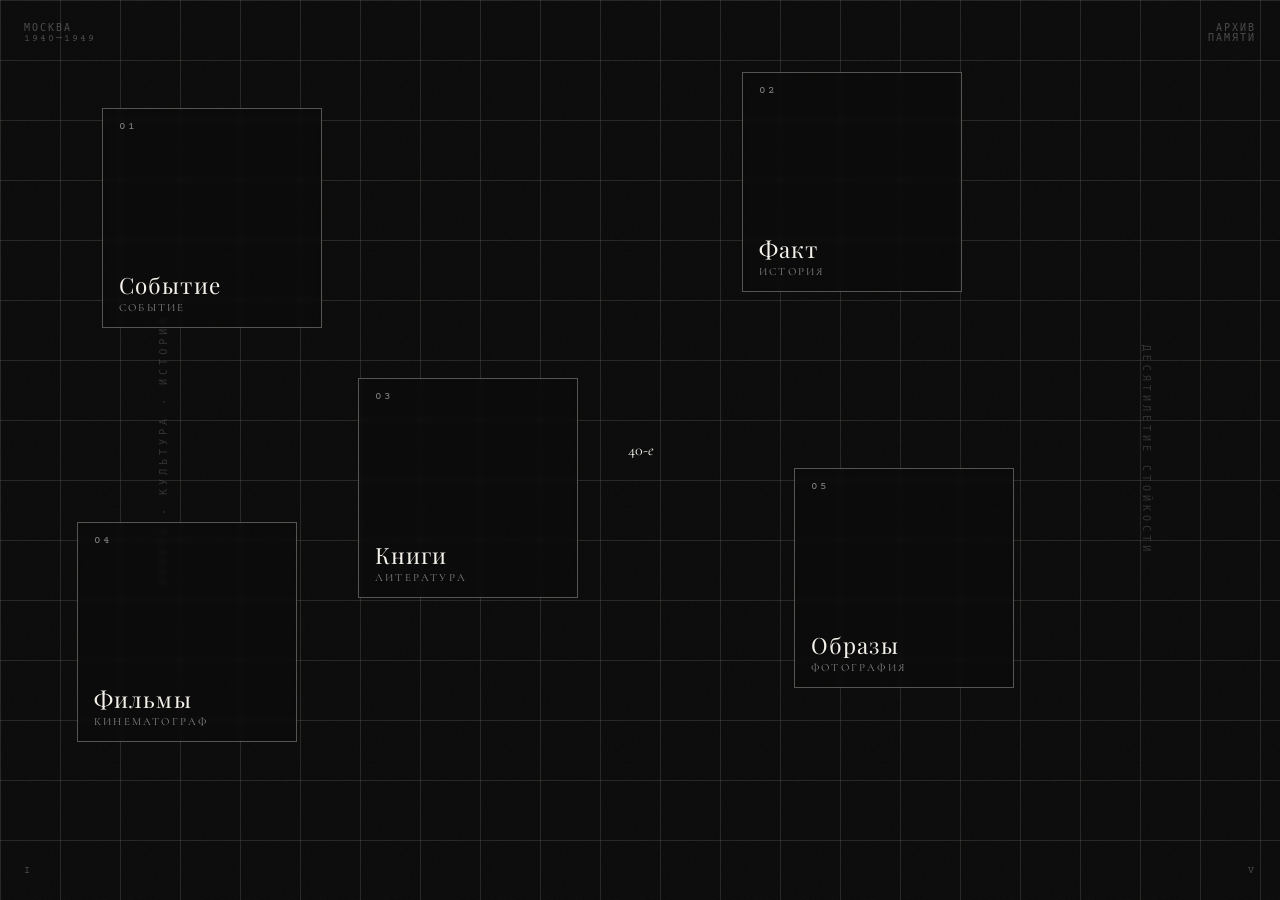
==== commit c02afeb9: "тест на одной странице" ====
--- a/index.html
+++ b/index.html
@@ -3,26 +3,91 @@
   <head>
     <meta charset="UTF-8" />
     <meta name="viewport" content="width=device-width, initial-scale=1.0" />
-    <title>Светловка. Сквозь десятилетия</title>
+    <title>40-е</title>
+    <link rel="preconnect" href="https://fonts.googleapis.com" />
+    <link rel="preconnect" href="https://fonts.gstatic.com" crossorigin />
+    <link
+      href="https://fonts.googleapis.com/css2?family=Cormorant+Garamond:ital,wght@0,300;0,400;0,600;1,300;1,400&family=Playfair+Display:ital,wght@0,400;0,700;1,400&family=Courier+Prime:ital@0;1&display=swap"
+      rel="stylesheet"
+    />
     <link rel="stylesheet" href="stylesheets/style.css" />
     <script defer src="javascripts/scripts.js"></script>
   </head>
   <body>
-    <section class="all">
-      <div class="move move1">
-        <img src="images/items/item-11.png" alt="" class="item item1" />
-        <div></div>
+    <!-- Фоновые элементы -->
+    <div id="grid-bg" aria-hidden="true"></div>
+    <div id="grain" aria-hidden="true"></div>
+
+    <!-- =============================================
+     ИНТРО-ЭКРАН
+     ============================================= -->
+    <section id="intro" aria-label="Главный экран">
+      <h1 class="sr-only">40-е — интерактивная страница памяти</h1>
+
+      <!-- Большой фоновый заголовок -->
+      <div id="intro-title" aria-hidden="true">
+        40<span style="font-style: italic">-е</span>
       </div>
-      <img src="images/items/item-2.png" alt="" class="item move" />
-      <img src="images/items/item-3.png" alt="" class="item move" />
-      <img src="images/items/item-4.png" alt="" class="item move" />
-      <img src="images/items/item-5.png" alt="" class="item move" />
-      <img src="images/items/item-6.png" alt="" class="item move" />
+
+      <!-- Декоративные углы -->
+      <span class="intro-corner tl" aria-hidden="true"
+        >МОСКВА<br />1940—1949</span
+      >
+      <span class="intro-corner tr" aria-hidden="true">АРХИВ<br />ПАМЯТИ</span>
+      <span class="intro-corner bl" aria-hidden="true">I</span>
+      <span class="intro-corner br" aria-hidden="true">V</span>
+      <span class="intro-year-text" aria-hidden="true"
+        >ДЕСЯТИЛЕТИЕ СТОЙКОСТИ</span
+      >
+      <span class="intro-year-text-left" aria-hidden="true"
+        >ПАМЯТЬ · КУЛЬТУРА · ИСТОРИЯ</span
+      >
+
+      <!-- Подсказка -->
+      <div class="intro-hint" aria-hidden="true">выбрать раздел</div>
+
+      <!-- Контейнер тайлов (заполняется из JS) -->
+      <div id="tiles-container" role="list" aria-label="Разделы"></div>
     </section>
-    <section class="section1"></section>
-    <footer>
-      <img src="images/items/logo_s.png" alt="" />
-      <img src="images/items/logo_hse.png" alt="" />
-    </footer>
+
+    <!-- =============================================
+     ПАНЕЛЬ КОНТЕНТА
+     ============================================= -->
+    <div id="content-panel" role="region" aria-label="Содержимое раздела">
+      <header id="panel-header">
+        <div>
+          <div id="panel-breadcrumb">
+            40-е / <span id="breadcrumb-section">—</span>
+          </div>
+          <div id="panel-title-el">—</div>
+        </div>
+        <button id="back-btn" aria-label="Вернуться на главный экран">
+          ← назад
+        </button>
+      </header>
+      <div id="panel-body" role="main"></div>
+    </div>
+
+    <!-- =============================================
+     LIGHTBOX
+     ============================================= -->
+    <div
+      id="lightbox"
+      role="dialog"
+      aria-modal="true"
+      aria-label="Просмотр изображения"
+    >
+      <button id="lightbox-close" aria-label="Закрыть">✕ ЗАКРЫТЬ</button>
+      <img id="lightbox-img" src="" alt="" />
+      <div id="lightbox-caption"></div>
+      <div id="lightbox-nav" aria-label="Навигация по изображениям">
+        <button class="lb-nav-btn" id="lb-prev" aria-label="Предыдущее">
+          ← пред.
+        </button>
+        <button class="lb-nav-btn" id="lb-next" aria-label="Следующее">
+          след. →
+        </button>
+      </div>
+    </div>
   </body>
 </html>
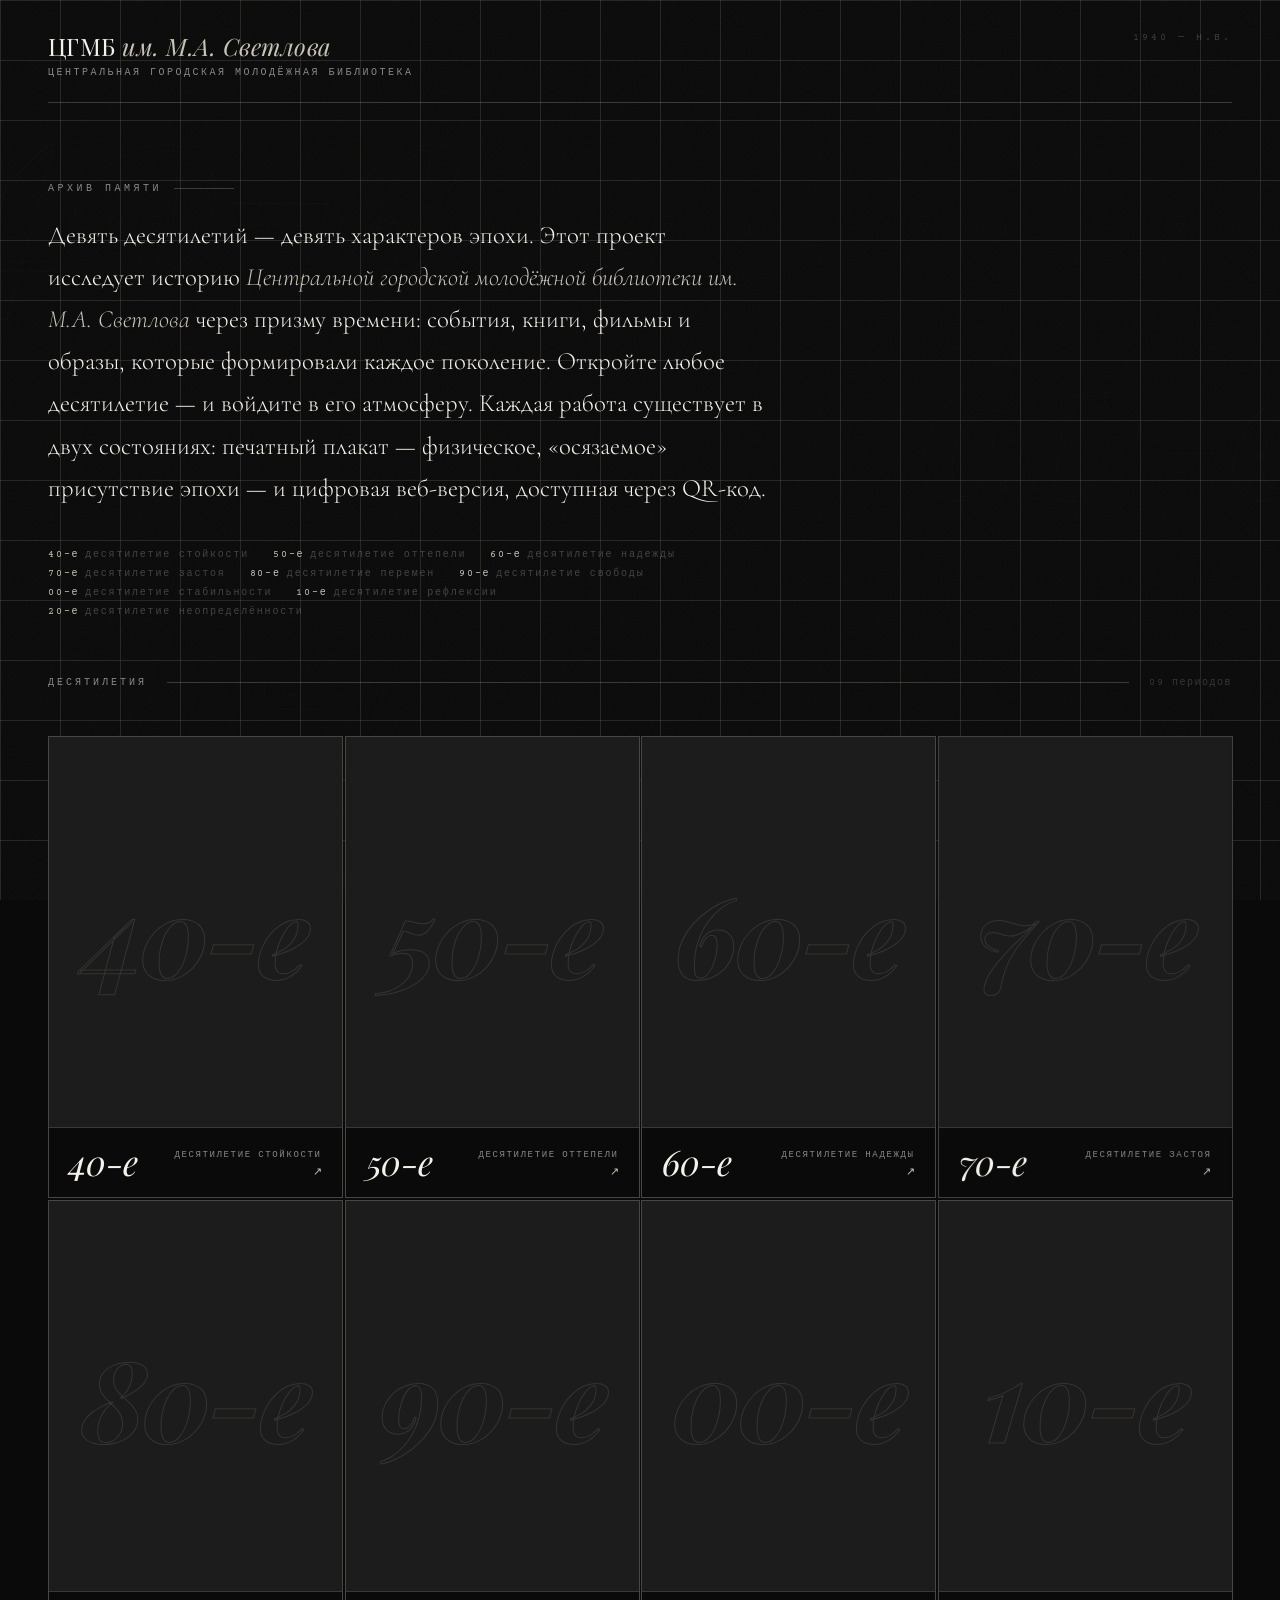
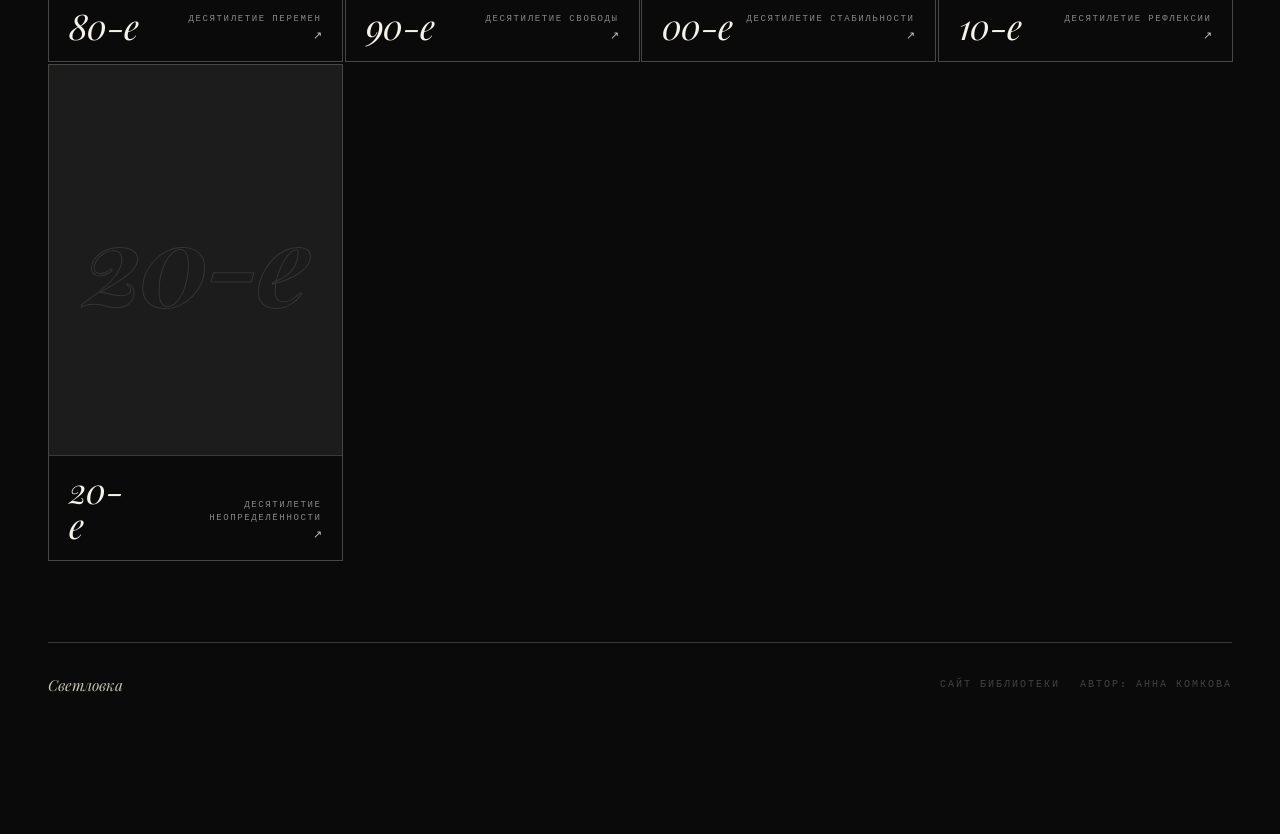
==== commit 380eb411: "pages" ====
--- a/index.html
+++ b/index.html
@@ -3,91 +3,1198 @@
   <head>
     <meta charset="UTF-8" />
     <meta name="viewport" content="width=device-width, initial-scale=1.0" />
-    <title>40-е</title>
+    <title>Светловка: сквозь десятилетия</title>
     <link rel="preconnect" href="https://fonts.googleapis.com" />
     <link rel="preconnect" href="https://fonts.gstatic.com" crossorigin />
     <link
       href="https://fonts.googleapis.com/css2?family=Cormorant+Garamond:ital,wght@0,300;0,400;0,600;1,300;1,400&family=Playfair+Display:ital,wght@0,400;0,700;1,400&family=Courier+Prime:ital@0;1&display=swap"
       rel="stylesheet"
     />
-    <link rel="stylesheet" href="stylesheets/style.css" />
-    <script defer src="javascripts/scripts.js"></script>
+
+    <style>
+      /* =============================================
+       ПЕРЕМЕННЫЕ — единая система с 40.html
+       ============================================= */
+      :root {
+        --black: #0a0a0a;
+        --white: #f5f2eb;
+        --gray-dark: #1c1c1c;
+        --gray-mid: #3a3a3a;
+        --gray-light: #888;
+        --gray-faint: #c8c4b8;
+        --line: rgba(200, 196, 184, 0.25);
+        --ease-out: cubic-bezier(0.22, 1, 0.36, 1);
+        --ease-in-out: cubic-bezier(0.76, 0, 0.24, 1);
+      }
+
+      *,
+      *::before,
+      *::after {
+        box-sizing: border-box;
+        margin: 0;
+        padding: 0;
+      }
+
+      html {
+        background: var(--black);
+      }
+
+      body {
+        min-height: 100vh;
+        background: var(--black);
+        color: var(--white);
+        font-family: 'Cormorant Garamond', Georgia, serif;
+        -webkit-font-smoothing: antialiased;
+        overflow-x: hidden;
+      }
+
+      /* =============================================
+       ФОНОВАЯ СЕТКА — постоянная, как в 40.html
+       ============================================= */
+      #grid-bg {
+        position: fixed;
+        inset: 0;
+        pointer-events: none;
+        z-index: 0;
+        background-image:
+          linear-gradient(var(--line) 1px, transparent 1px),
+          linear-gradient(90deg, var(--line) 1px, transparent 1px);
+        background-size: 60px 60px;
+        opacity: 0.6;
+      }
+
+      /* Зернистость плёнки */
+      #grain {
+        position: fixed;
+        inset: 0;
+        pointer-events: none;
+        z-index: 1;
+        opacity: 0.04;
+        background-image: url("data:image/svg+xml,%3Csvg viewBox='0 0 256 256' xmlns='http://www.w3.org/2000/svg'%3E%3Cfilter id='noise'%3E%3CfeTurbulence type='fractalNoise' baseFrequency='0.9' numOctaves='4' stitchTiles='stitch'/%3E%3C/filter%3E%3Crect width='100%25' height='100%25' filter='url(%23noise)'/%3E%3C/svg%3E");
+        background-size: 256px;
+      }
+
+      /* =============================================
+       ФОНОВЫЙ ДРЕЙФУЮЩИЙ ТЕКСТ
+       Большие числа на заднем плане (z-index 2)
+       Параллакс через JS при движении мыши
+       ============================================= */
+      #bg-decades {
+        position: fixed;
+        inset: 0;
+        z-index: 2;
+        pointer-events: none;
+        user-select: none;
+        overflow: hidden;
+      }
+
+      .bg-decade-text {
+        position: absolute;
+        font-family: 'Playfair Display', serif;
+        font-weight: 700;
+        font-style: italic;
+        color: transparent;
+        -webkit-text-stroke: 1px rgba(200, 196, 184, 0.055);
+        white-space: nowrap;
+        will-change: transform;
+        line-height: 1;
+        letter-spacing: -0.04em;
+      }
+
+      /* =============================================
+       ОБЁРТКА КОНТЕНТА
+       ============================================= */
+      #page {
+        position: relative;
+        z-index: 10;
+        max-width: 1400px;
+        margin: 0 auto;
+        padding: 0 32px 80px;
+      }
+
+      /* =============================================
+       ШАПКА — логотип + подзаголовок
+       ============================================= */
+      #site-header {
+        padding: 32px 0 0;
+        display: flex;
+        align-items: flex-start;
+        justify-content: space-between;
+        border-bottom: 1px solid var(--line);
+        padding-bottom: 24px;
+        opacity: 0;
+        transform: translateY(-12px);
+        animation: fade-in-down 0.9s var(--ease-out) 0.1s forwards;
+      }
+
+      .header-left {
+      }
+
+      .header-logo {
+        font-family: 'Playfair Display', serif;
+        font-size: clamp(1.1rem, 2.5vw, 1.5rem);
+        font-weight: 400;
+        color: var(--white);
+        letter-spacing: 0.02em;
+        line-height: 1.2;
+      }
+
+      .header-logo span {
+        font-style: italic;
+        color: var(--gray-faint);
+      }
+
+      .header-sub {
+        font-family: 'Courier Prime', monospace;
+        font-size: 10px;
+        letter-spacing: 0.25em;
+        text-transform: uppercase;
+        color: var(--gray-light);
+        margin-top: 6px;
+      }
+
+      .header-right {
+        text-align: right;
+      }
+
+      .header-year {
+        font-family: 'Courier Prime', monospace;
+        font-size: 10px;
+        letter-spacing: 0.3em;
+        color: rgba(136, 136, 136, 0.4);
+      }
+
+      /* =============================================
+       INTRO-БЛОК
+       ============================================= */
+      #intro {
+        padding: 80px 0 60px;
+        max-width: 720px;
+        opacity: 0;
+        transform: translateY(20px);
+        animation: fade-in-up 1s var(--ease-out) 0.4s forwards;
+      }
+
+      .intro-eyebrow {
+        font-family: 'Courier Prime', monospace;
+        font-size: 10px;
+        letter-spacing: 0.35em;
+        text-transform: uppercase;
+        color: var(--gray-light);
+        margin-bottom: 20px;
+        display: flex;
+        align-items: center;
+        gap: 12px;
+      }
+
+      .intro-eyebrow::after {
+        content: '';
+        display: block;
+        width: 60px;
+        height: 1px;
+        background: var(--gray-light);
+        opacity: 0.4;
+      }
+
+      .intro-text {
+        font-family: 'Cormorant Garamond', serif;
+        font-size: clamp(1.15rem, 2.8vw, 1.55rem);
+        font-weight: 300;
+        line-height: 1.7;
+        color: var(--white);
+        /* Единый блок — без stagger */
+      }
+
+      .intro-text em {
+        font-style: italic;
+        color: var(--gray-faint);
+      }
+
+      /* Характеристики десятилетий — горизонтальный скролл */
+      .intro-decades-list {
+        margin-top: 40px;
+        display: flex;
+        flex-wrap: wrap;
+        gap: 8px 24px;
+      }
+
+      .intro-decade-tag {
+        font-family: 'Courier Prime', monospace;
+        font-size: 10px;
+        letter-spacing: 0.18em;
+        color: rgba(136, 136, 136, 0.45);
+        display: flex;
+        gap: 6px;
+        align-items: center;
+        white-space: nowrap;
+      }
+
+      .intro-decade-tag b {
+        color: var(--gray-faint);
+        font-weight: 400;
+      }
+
+      /* =============================================
+       РАЗДЕЛИТЕЛЬ СЕКЦИИ
+       ============================================= */
+      .section-divider {
+        display: flex;
+        align-items: center;
+        gap: 20px;
+        margin-bottom: 48px;
+        opacity: 0;
+        transform: translateY(10px);
+      }
+
+      .section-divider.visible {
+        opacity: 1;
+        transform: translateY(0);
+        transition:
+          opacity 0.7s var(--ease-out),
+          transform 0.7s var(--ease-out);
+      }
+
+      .section-label {
+        font-family: 'Courier Prime', monospace;
+        font-size: 10px;
+        letter-spacing: 0.3em;
+        text-transform: uppercase;
+        color: var(--gray-light);
+        flex-shrink: 0;
+      }
+
+      .section-line {
+        flex: 1;
+        height: 1px;
+        background: var(--line);
+      }
+
+      .section-count {
+        font-family: 'Courier Prime', monospace;
+        font-size: 10px;
+        color: rgba(136, 136, 136, 0.35);
+        letter-spacing: 0.15em;
+        flex-shrink: 0;
+      }
+
+      /* =============================================
+       СЕТКА КАРТОЧЕК
+       mobile-first: 1 → 2 → 3 → 4 колонки
+       ============================================= */
+      #decades-grid {
+        display: grid;
+        grid-template-columns: 1fr;
+        gap: 2px; /* микро-зазор, карточки "сидят" на сетке */
+      }
+
+      @media (min-width: 560px) {
+        #decades-grid {
+          grid-template-columns: repeat(2, 1fr);
+        }
+      }
+
+      @media (min-width: 900px) {
+        #decades-grid {
+          grid-template-columns: repeat(3, 1fr);
+        }
+      }
+
+      @media (min-width: 1200px) {
+        #decades-grid {
+          grid-template-columns: repeat(4, 1fr);
+          gap: 2px;
+        }
+      }
+
+      /* =============================================
+       КАРТОЧКА ДЕСЯТИЛЕТИЯ
+       ============================================= */
+      .decade-card {
+        display: block;
+        text-decoration: none;
+        position: relative;
+        overflow: hidden;
+        border: 1px solid var(--line);
+        background: var(--gray-dark);
+        cursor: pointer;
+        will-change: transform, opacity;
+
+        /* Начальное состояние для появления */
+        opacity: 0;
+        transform: translateY(24px);
+      }
+
+      .decade-card.visible {
+        opacity: 1;
+        transform: translateY(0);
+        transition:
+          opacity 0.65s var(--ease-out),
+          transform 0.65s var(--ease-out);
+      }
+
+      /* Hover — общий */
+      .decade-card:hover .card-poster {
+        filter: grayscale(60%) contrast(1.05);
+      }
+      .decade-card:hover .card-overlay {
+        opacity: 1;
+      }
+      .decade-card:hover .card-arrow {
+        transform: translate(3px, -3px);
+      }
+      .decade-card:active {
+        transform: scale(0.98);
+      }
+
+      /* --- ПОСТЕР --- */
+      .card-poster-wrap {
+        position: relative;
+        width: 100%;
+        overflow: hidden;
+        background: var(--gray-dark);
+      }
+
+      /* Изображение НЕ обрезается — aspect ratio сохраняется */
+      .card-poster {
+        display: block;
+        width: 100%;
+        height: auto; /* следует за контентом */
+        object-fit: contain; /* никакого cover */
+        filter: grayscale(100%) contrast(1.08);
+        transition:
+          filter 0.5s ease,
+          transform 0.6s var(--ease-out);
+      }
+
+      /* Если нет изображения */
+      .card-poster-placeholder {
+        width: 100%;
+        aspect-ratio: 3/4;
+        background: var(--gray-dark);
+        display: flex;
+        align-items: center;
+        justify-content: center;
+        position: relative;
+      }
+
+      /* Большое число в placeholder */
+      .card-poster-placeholder-num {
+        font-family: 'Playfair Display', serif;
+        font-size: clamp(4rem, 12vw, 7rem);
+        font-weight: 700;
+        font-style: italic;
+        color: transparent;
+        -webkit-text-stroke: 1px rgba(200, 196, 184, 0.15);
+        letter-spacing: -0.04em;
+        user-select: none;
+      }
+
+      /* Overlay при hover */
+      .card-overlay {
+        position: absolute;
+        inset: 0;
+        background: linear-gradient(
+          to top,
+          rgba(0, 0, 0, 0.7) 0%,
+          rgba(0, 0, 0, 0.2) 50%,
+          transparent 100%
+        );
+        opacity: 0;
+        transition: opacity 0.4s ease;
+        pointer-events: none;
+      }
+
+      /* --- НИЖНЯЯ ПЛАШКА --- */
+      .card-footer {
+        padding: 16px 20px 18px;
+        border-top: 1px solid var(--line);
+        display: flex;
+        align-items: flex-end;
+        justify-content: space-between;
+        gap: 12px;
+        background: var(--black);
+      }
+
+      .card-label {
+        font-family: 'Playfair Display', serif;
+        font-size: clamp(1.6rem, 4vw, 2.2rem);
+        font-weight: 400;
+        font-style: italic;
+        color: var(--white);
+        letter-spacing: -0.02em;
+        line-height: 1;
+      }
+
+      .card-meta {
+        display: flex;
+        flex-direction: column;
+        align-items: flex-end;
+        gap: 4px;
+      }
+
+      .card-desc {
+        font-family: 'Courier Prime', monospace;
+        font-size: 9px;
+        letter-spacing: 0.18em;
+        text-transform: uppercase;
+        color: var(--gray-light);
+        text-align: right;
+        line-height: 1.4;
+      }
+
+      .card-arrow {
+        font-family: 'Courier Prime', monospace;
+        font-size: 11px;
+        color: var(--gray-faint);
+        transition: transform 0.3s var(--ease-out);
+        display: block;
+      }
+
+      /* =============================================
+       АНИМАЦИИ КАРТОЧЕК — каждое десятилетие своё
+       Задаются через data-animation на .decade-card
+       ============================================= */
+
+      /* 40-е: лёгкий drift — как на 40.html */
+      @keyframes card-drift-40 {
+        0%,
+        100% {
+          transform: translate(0, 0) rotate(0deg);
+        }
+        25% {
+          transform: translate(3px, -4px) rotate(0.2deg);
+        }
+        60% {
+          transform: translate(-2px, -6px) rotate(-0.15deg);
+        }
+        80% {
+          transform: translate(4px, -2px) rotate(0.1deg);
+        }
+      }
+
+      /* 50-е: плавный маятник — оттепель */
+      @keyframes card-drift-50 {
+        0%,
+        100% {
+          transform: translate(0, 0);
+        }
+        50% {
+          transform: translate(0, -8px);
+        }
+      }
+
+      /* 60-е: лёгкое покачивание — надежда, подъём */
+      @keyframes card-drift-60 {
+        0%,
+        100% {
+          transform: rotate(0deg) translate(0, 0);
+        }
+        30% {
+          transform: rotate(0.3deg) translate(2px, -5px);
+        }
+        70% {
+          transform: rotate(-0.3deg) translate(-2px, -3px);
+        }
+      }
+
+      /* 70-е: очень медленный, тяжёлый drift — застой */
+      @keyframes card-drift-70 {
+        0%,
+        100% {
+          transform: translate(0, 0);
+        }
+        33% {
+          transform: translate(-4px, -3px);
+        }
+        66% {
+          transform: translate(3px, -5px);
+        }
+      }
+
+      /* 80-е: резкие, короткие смещения — перемены */
+      @keyframes card-drift-80 {
+        0%,
+        100% {
+          transform: translate(0, 0);
+        }
+        20% {
+          transform: translate(5px, -2px);
+        }
+        40% {
+          transform: translate(-3px, -6px);
+        }
+        60% {
+          transform: translate(4px, -4px);
+        }
+        80% {
+          transform: translate(-5px, -1px);
+        }
+      }
+
+      /* 90-е: широкий, свободный — свобода */
+      @keyframes card-drift-90 {
+        0%,
+        100% {
+          transform: translate(0, 0) scale(1);
+        }
+        25% {
+          transform: translate(6px, -8px) scale(1.008);
+        }
+        75% {
+          transform: translate(-5px, -4px) scale(0.995);
+        }
+      }
+
+      /* 00-е: стабильный, почти без движения — стабильность */
+      @keyframes card-drift-00 {
+        0%,
+        100% {
+          transform: translate(0, 0);
+        }
+        50% {
+          transform: translate(1px, -3px);
+        }
+      }
+
+      /* 10-е: медленный круговой дрейф — рефлексия */
+      @keyframes card-drift-10 {
+        0% {
+          transform: translate(0, 0) rotate(0deg);
+        }
+        25% {
+          transform: translate(3px, -5px) rotate(0.2deg);
+        }
+        50% {
+          transform: translate(-2px, -8px) rotate(0deg);
+        }
+        75% {
+          transform: translate(-4px, -3px) rotate(-0.2deg);
+        }
+        100% {
+          transform: translate(0, 0) rotate(0deg);
+        }
+      }
+
+      /* 20-е: хаотичный, непредсказуемый — неопределённость */
+      @keyframes card-drift-20 {
+        0% {
+          transform: translate(0, 0) rotate(0deg);
+        }
+        15% {
+          transform: translate(7px, -3px) rotate(0.4deg);
+        }
+        35% {
+          transform: translate(-4px, -9px) rotate(-0.3deg);
+        }
+        55% {
+          transform: translate(5px, -5px) rotate(0.25deg);
+        }
+        75% {
+          transform: translate(-6px, -2px) rotate(-0.4deg);
+        }
+        90% {
+          transform: translate(3px, -7px) rotate(0.2deg);
+        }
+        100% {
+          transform: translate(0, 0) rotate(0deg);
+        }
+      }
+
+      /* Применяем анимации через data-атрибут */
+      .decade-card[data-anim='40'] {
+        animation: card-drift-40 8s ease-in-out infinite;
+      }
+      .decade-card[data-anim='50'] {
+        animation: card-drift-50 10s ease-in-out infinite;
+      }
+      .decade-card[data-anim='60'] {
+        animation: card-drift-60 7.5s ease-in-out infinite;
+      }
+      .decade-card[data-anim='70'] {
+        animation: card-drift-70 14s ease-in-out infinite;
+      }
+      .decade-card[data-anim='80'] {
+        animation: card-drift-80 5s ease-in-out infinite;
+      }
+      .decade-card[data-anim='90'] {
+        animation: card-drift-90 9s ease-in-out infinite;
+      }
+      .decade-card[data-anim='00'] {
+        animation: card-drift-00 16s ease-in-out infinite;
+      }
+      .decade-card[data-anim='10'] {
+        animation: card-drift-10 12s ease-in-out infinite;
+      }
+      .decade-card[data-anim='20'] {
+        animation: card-drift-20 6.5s ease-in-out infinite;
+      }
+
+      /* Hover: приостанавливаем drift — карточка "останавливается" */
+      .decade-card:hover {
+        animation-play-state: paused;
+      }
+
+      /* Hover: лёгкий zoom постера */
+      .decade-card:hover .card-poster {
+        transform: scale(1.03);
+      }
+
+      /* =============================================
+       ФУТЕР
+       ============================================= */
+      #site-footer {
+        margin-top: 80px;
+        border-top: 1px solid var(--line);
+        padding: 32px 0;
+        display: flex;
+        align-items: center;
+        justify-content: space-between;
+        flex-wrap: wrap;
+        gap: 16px;
+        opacity: 0;
+        transform: translateY(10px);
+      }
+
+      #site-footer.visible {
+        opacity: 1;
+        transform: translateY(0);
+        transition:
+          opacity 0.8s var(--ease-out),
+          transform 0.8s var(--ease-out);
+      }
+
+      .footer-id {
+        font-family: 'Playfair Display', serif;
+        font-size: 0.95rem;
+        font-style: italic;
+        color: var(--gray-faint);
+      }
+
+      .footer-copy {
+        font-family: 'Courier Prime', monospace;
+        font-size: 9px;
+        letter-spacing: 0.15em;
+        color: rgba(136, 136, 136, 0.3);
+      }
+
+      .footer-links {
+        display: flex;
+        gap: 20px;
+      }
+
+      .footer-link {
+        font-family: 'Courier Prime', monospace;
+        font-size: 10px;
+        letter-spacing: 0.2em;
+        text-transform: uppercase;
+        color: rgba(136, 136, 136, 0.45);
+        text-decoration: none;
+        transition: color 0.3s ease;
+        position: relative;
+      }
+
+      .footer-link::after {
+        content: '';
+        position: absolute;
+        bottom: -2px;
+        left: 0;
+        width: 0;
+        height: 1px;
+        background: var(--gray-light);
+        transition: width 0.35s var(--ease-out);
+      }
+
+      .footer-link:hover {
+        color: var(--gray-faint);
+      }
+      .footer-link:hover::after {
+        width: 100%;
+      }
+
+      /* =============================================
+       KEYFRAMES ОБЩИЕ
+       ============================================= */
+      @keyframes fade-in-up {
+        from {
+          opacity: 0;
+          transform: translateY(20px);
+        }
+        to {
+          opacity: 1;
+          transform: translateY(0);
+        }
+      }
+
+      @keyframes fade-in-down {
+        from {
+          opacity: 0;
+          transform: translateY(-12px);
+        }
+        to {
+          opacity: 1;
+          transform: translateY(0);
+        }
+      }
+
+      /* =============================================
+       ACCESSIBILITY
+       ============================================= */
+      .sr-only {
+        position: absolute;
+        width: 1px;
+        height: 1px;
+        padding: 0;
+        margin: -1px;
+        overflow: hidden;
+        clip: rect(0, 0, 0, 0);
+        white-space: nowrap;
+        border-width: 0;
+      }
+
+      :focus-visible {
+        outline: 1px solid var(--gray-faint);
+        outline-offset: 4px;
+      }
+
+      /* =============================================
+       АДАПТИВНОСТЬ
+       ============================================= */
+      @media (max-width: 560px) {
+        #page {
+          padding: 0 20px 60px;
+        }
+        #intro {
+          padding: 60px 0 40px;
+        }
+        .intro-decades-list {
+          gap: 6px 16px;
+        }
+      }
+
+      @media (min-width: 1200px) {
+        #page {
+          padding: 0 48px 100px;
+        }
+      }
+    </style>
   </head>
   <body>
-    <!-- Фоновые элементы -->
+    <!-- Фоновые слои -->
     <div id="grid-bg" aria-hidden="true"></div>
     <div id="grain" aria-hidden="true"></div>
 
-    <!-- =============================================
-     ИНТРО-ЭКРАН
-     ============================================= -->
-    <section id="intro" aria-label="Главный экран">
-      <h1 class="sr-only">40-е — интерактивная страница памяти</h1>
-
-      <!-- Большой фоновый заголовок -->
-      <div id="intro-title" aria-hidden="true">
-        40<span style="font-style: italic">-е</span>
+    <!-- Фоновые числа — дрейфуют медленно, параллакс через JS -->
+    <div id="bg-decades" aria-hidden="true"></div>
+
+    <!-- Основной контент -->
+    <div id="page">
+      <!-- Шапка -->
+      <header id="site-header">
+        <div class="header-left">
+          <div class="header-logo">ЦГМБ <span>им. М.А. Светлова</span></div>
+          <div class="header-sub">
+            Центральная городская молодёжная библиотека
+          </div>
+        </div>
+        <div class="header-right">
+          <div class="header-year">1940 — н.в.</div>
+        </div>
+      </header>
+
+      <!-- Intro -->
+      <section id="intro" aria-label="О проекте">
+        <div class="intro-eyebrow">Архив памяти</div>
+        <p class="intro-text">
+          Девять десятилетий — девять характеров эпохи. Этот проект исследует
+          историю
+          <em>Центральной городской молодёжной библиотеки им. М.А. Светлова</em>
+          через призму времени: события, книги, фильмы и образы, которые
+          формировали каждое поколение. Откройте любое десятилетие — и войдите в
+          его атмосферу. Каждая работа существует в двух состояниях: печатный
+          плакат — физическое, «осязаемое» присутствие эпохи — и цифровая
+          веб-версия, доступная через QR-код.
+        </p>
+
+        <!-- Теги-характеристики — собираются из JS-данных -->
+        <div
+          class="intro-decades-list"
+          id="decades-tags"
+          aria-hidden="true"
+        ></div>
+      </section>
+
+      <!-- Разделитель -->
+      <div class="section-divider" id="grid-divider" aria-hidden="true">
+        <span class="section-label">Десятилетия</span>
+        <div class="section-line"></div>
+        <span class="section-count" id="decades-count">— —</span>
       </div>
 
-      <!-- Декоративные углы -->
-      <span class="intro-corner tl" aria-hidden="true"
-        >МОСКВА<br />1940—1949</span
-      >
-      <span class="intro-corner tr" aria-hidden="true">АРХИВ<br />ПАМЯТИ</span>
-      <span class="intro-corner bl" aria-hidden="true">I</span>
-      <span class="intro-corner br" aria-hidden="true">V</span>
-      <span class="intro-year-text" aria-hidden="true"
-        >ДЕСЯТИЛЕТИЕ СТОЙКОСТИ</span
-      >
-      <span class="intro-year-text-left" aria-hidden="true"
-        >ПАМЯТЬ · КУЛЬТУРА · ИСТОРИЯ</span
-      >
-
-      <!-- Подсказка -->
-      <div class="intro-hint" aria-hidden="true">выбрать раздел</div>
-
-      <!-- Контейнер тайлов (заполняется из JS) -->
-      <div id="tiles-container" role="list" aria-label="Разделы"></div>
-    </section>
-
-    <!-- =============================================
-     ПАНЕЛЬ КОНТЕНТА
-     ============================================= -->
-    <div id="content-panel" role="region" aria-label="Содержимое раздела">
-      <header id="panel-header">
-        <div>
-          <div id="panel-breadcrumb">
-            40-е / <span id="breadcrumb-section">—</span>
-          </div>
-          <div id="panel-title-el">—</div>
+      <!-- Сетка карточек (заполняется из JS) -->
+      <main id="decades-grid" aria-label="Все десятилетия"></main>
+
+      <!-- Футер -->
+      <footer id="site-footer" aria-label="Подвал сайта">
+        <div class="footer-id">Светловка</div>
+        <div class="footer-links">
+          <a
+            href="https://www.svetlovka.ru/"
+            class="footer-link"
+            target="_blank"
+            rel="noopener noreferrer"
+            >Сайт библиотеки</a
+          >
+          <a
+            href="http://t.me/skomkanno"
+            class="footer-link"
+            target="_blank"
+            rel="noopener noreferrer"
+            >Автор: Анна Комкова</a
+          >
         </div>
-        <button id="back-btn" aria-label="Вернуться на главный экран">
-          ← назад
-        </button>
-      </header>
-      <div id="panel-body" role="main"></div>
+        <!-- <div class="footer-copy">© 2024 · ЦГМБ им. М.А. Светлова</div> -->
+      </footer>
     </div>
-
-    <!-- =============================================
-     LIGHTBOX
-     ============================================= -->
-    <div
-      id="lightbox"
-      role="dialog"
-      aria-modal="true"
-      aria-label="Просмотр изображения"
-    >
-      <button id="lightbox-close" aria-label="Закрыть">✕ ЗАКРЫТЬ</button>
-      <img id="lightbox-img" src="" alt="" />
-      <div id="lightbox-caption"></div>
-      <div id="lightbox-nav" aria-label="Навигация по изображениям">
-        <button class="lb-nav-btn" id="lb-prev" aria-label="Предыдущее">
-          ← пред.
-        </button>
-        <button class="lb-nav-btn" id="lb-next" aria-label="Следующее">
-          след. →
-        </button>
-      </div>
-    </div>
+    <!-- /page -->
+
+    <script>
+      /* ============================================================
+     ДАННЫЕ ДЕСЯТИЛЕТИЙ
+     Чтобы добавить новое — просто дописать объект в массив.
+     image: путь к постеру (пустая строка → placeholder с числом)
+     desc:  краткая характеристика (2–3 слова)
+     anim:  ключ анимации (совпадает с CSS data-anim)
+     ============================================================ */
+      const DECADES = [
+        {
+          label: '40-е',
+          file: '40s.html',
+          image: '',
+          desc: 'десятилетие стойкости',
+          anim: '40'
+        },
+        {
+          label: '50-е',
+          file: '50s.html',
+          image: '',
+          desc: 'десятилетие оттепели',
+          anim: '50'
+        },
+        {
+          label: '60-е',
+          file: '60.html',
+          image: '',
+          desc: 'десятилетие надежды',
+          anim: '60'
+        },
+        {
+          label: '70-е',
+          file: '70.html',
+          image: '',
+          desc: 'десятилетие застоя',
+          anim: '70'
+        },
+        {
+          label: '80-е',
+          file: '80s.html',
+          image: '',
+          desc: 'десятилетие перемен',
+          anim: '80'
+        },
+        {
+          label: '90-е',
+          file: '90s.html',
+          image: '',
+          desc: 'десятилетие свободы',
+          anim: '90'
+        },
+        {
+          label: '00-е',
+          file: '00s.html',
+          image: '',
+          desc: 'десятилетие стабильности',
+          anim: '00'
+        },
+        {
+          label: '10-е',
+          file: '10s.html',
+          image: '',
+          desc: 'десятилетие рефлексии',
+          anim: '10'
+        },
+        {
+          label: '20-е',
+          file: '20s.html',
+          image: '',
+          desc: 'десятилетие неопределённости',
+          anim: '20'
+        }
+      ]
+
+      /* ============================================================
+     ФОНОВЫЕ ЧИСЛА — создаём несколько дрейфующих меток
+     ============================================================ */
+      function initBgDecades() {
+        const container = document.getElementById('bg-decades')
+
+        /* Берём часть десятилетий для фона (не все — слишком шумно) */
+        const bgItems = ['40', '60', '80', '20']
+        const positions = [
+          {
+            top: '5%',
+            left: '-5%',
+            size: 'clamp(18vw, 22vw, 260px)',
+            opacity: 0.5
+          },
+          {
+            top: '35%',
+            right: '-3%',
+            size: 'clamp(14vw, 18vw, 200px)',
+            opacity: 0.35
+          },
+          {
+            top: '65%',
+            left: '5%',
+            size: 'clamp(12vw, 16vw, 180px)',
+            opacity: 0.3
+          },
+          {
+            top: '20%',
+            left: '40%',
+            size: 'clamp(10vw, 14vw, 160px)',
+            opacity: 0.2
+          }
+        ]
+
+        bgItems.forEach((num, i) => {
+          const el = document.createElement('div')
+          el.className = 'bg-decade-text'
+          el.textContent = num + '-е'
+          el.dataset.depth = String(0.3 + i * 0.15) /* глубина параллакса */
+
+          const pos = positions[i]
+          el.style.fontSize = pos.size
+          el.style.opacity = String(pos.opacity)
+
+          if (pos.top) el.style.top = pos.top
+          if (pos.left) el.style.left = pos.left
+          if (pos.right) el.style.right = pos.right
+          if (pos.bottom) el.style.bottom = pos.bottom
+
+          container.appendChild(el)
+        })
+      }
+
+      /* ============================================================
+     РЕНДЕР КАРТОЧЕК
+     ============================================================ */
+      function renderCards() {
+        const grid = document.getElementById('decades-grid')
+        const tagsContainer = document.getElementById('decades-tags')
+
+        /* Счётчик в разделителе */
+        document.getElementById('decades-count').textContent =
+          String(DECADES.length).padStart(2, '0') + ' периодов'
+
+        DECADES.forEach((decade, i) => {
+          /* --- Карточка --- */
+          const card = document.createElement('a')
+          card.href = decade.file
+          card.className = 'decade-card'
+          card.setAttribute('data-anim', decade.anim)
+          card.setAttribute('aria-label', `${decade.label} — ${decade.desc}`)
+
+          /* Постер или placeholder */
+          const posterWrap = document.createElement('div')
+          posterWrap.className = 'card-poster-wrap'
+
+          if (decade.image && decade.image.trim()) {
+            const img = document.createElement('img')
+            img.src = decade.image
+            img.alt = decade.label
+            img.className = 'card-poster'
+            img.loading = 'lazy'
+            img.onerror = function () {
+              /* Если изображение недоступно — показываем placeholder */
+              this.style.display = 'none'
+              posterWrap.appendChild(makePlaceholder(decade.label))
+            }
+            posterWrap.appendChild(img)
+          } else {
+            posterWrap.appendChild(makePlaceholder(decade.label))
+          }
+
+          /* Overlay */
+          const overlay = document.createElement('div')
+          overlay.className = 'card-overlay'
+          overlay.setAttribute('aria-hidden', 'true')
+          posterWrap.appendChild(overlay)
+
+          /* Нижняя плашка */
+          const footer = document.createElement('div')
+          footer.className = 'card-footer'
+
+          const label = document.createElement('div')
+          label.className = 'card-label'
+          label.textContent = decade.label
+
+          const meta = document.createElement('div')
+          meta.className = 'card-meta'
+
+          const descEl = document.createElement('div')
+          descEl.className = 'card-desc'
+          descEl.textContent = decade.desc
+
+          const arrow = document.createElement('span')
+          arrow.className = 'card-arrow'
+          arrow.setAttribute('aria-hidden', 'true')
+          arrow.textContent = '↗'
+
+          meta.appendChild(descEl)
+          meta.appendChild(arrow)
+
+          footer.appendChild(label)
+          footer.appendChild(meta)
+
+          card.appendChild(posterWrap)
+          card.appendChild(footer)
+
+          grid.appendChild(card)
+
+          /* --- Тег в intro-списке --- */
+          const tag = document.createElement('div')
+          tag.className = 'intro-decade-tag'
+          tag.innerHTML = `<b>${decade.label}</b> ${decade.desc}`
+          tagsContainer.appendChild(tag)
+        })
+      }
+
+      /* Placeholder-блок с крупным числом */
+      function makePlaceholder(label) {
+        const ph = document.createElement('div')
+        ph.className = 'card-poster-placeholder'
+        const num = document.createElement('div')
+        num.className = 'card-poster-placeholder-num'
+        num.setAttribute('aria-hidden', 'true')
+        num.textContent = label
+        ph.appendChild(num)
+        return ph
+      }
+
+      /* ============================================================
+     АНИМАЦИЯ ПОЯВЛЕНИЯ КАРТОЧЕК
+     Intersection Observer — stagger по мере скролла
+     ============================================================ */
+      function initCardsObserver() {
+        const cards = document.querySelectorAll('.decade-card')
+        const divider = document.getElementById('grid-divider')
+
+        /* Разделитель */
+        const divObs = new IntersectionObserver(
+          (entries) => {
+            entries.forEach((e) => {
+              if (e.isIntersecting) {
+                e.target.classList.add('visible')
+                divObs.unobserve(e.target)
+              }
+            })
+          },
+          { threshold: 0.2 }
+        )
+        divObs.observe(divider)
+
+        /* Карточки — stagger внутри группы видимых */
+        let revealQueue = []
+        let queueTimer = null
+
+        const cardObs = new IntersectionObserver(
+          (entries) => {
+            entries.forEach((e) => {
+              if (e.isIntersecting) {
+                revealQueue.push(e.target)
+                cardObs.unobserve(e.target)
+              }
+            })
+
+            if (revealQueue.length && !queueTimer) {
+              queueTimer = setInterval(() => {
+                if (!revealQueue.length) {
+                  clearInterval(queueTimer)
+                  queueTimer = null
+                  return
+                }
+                const card = revealQueue.shift()
+                card.classList.add('visible')
+              }, 80) /* 80ms между карточками */
+            }
+          },
+          { threshold: 0.08 }
+        )
+
+        cards.forEach((card) => cardObs.observe(card))
+
+        /* Футер */
+        const footer = document.getElementById('site-footer')
+        const footObs = new IntersectionObserver(
+          (entries) => {
+            entries.forEach((e) => {
+              if (e.isIntersecting) {
+                e.target.classList.add('visible')
+                footObs.unobserve(e.target)
+              }
+            })
+          },
+          { threshold: 0.1 }
+        )
+        footObs.observe(footer)
+      }
+
+      /* ============================================================
+     ПАРАЛЛАКС ФОНОВЫХ ЧИСЕЛ
+     Смещаются в противофазе к скроллу + мыши
+     ============================================================ */
+      let mouseX = 0,
+        mouseY = 0,
+        rafId = null
+
+      function applyParallax() {
+        const cx = window.innerWidth / 2
+        const cy = window.innerHeight / 2
+        const dx = (mouseX - cx) / cx
+        const dy = (mouseY - cy) / cy
+
+        document.querySelectorAll('.bg-decade-text').forEach((el) => {
+          const depth = parseFloat(el.dataset.depth || '0.3')
+          el.style.transform = `translate(${dx * depth * -20}px, ${dy * depth * -12}px)`
+        })
+
+        rafId = null
+      }
+
+      document.addEventListener('mousemove', (e) => {
+        mouseX = e.clientX
+        mouseY = e.clientY
+        if (!rafId) rafId = requestAnimationFrame(applyParallax)
+      })
+
+      document.addEventListener(
+        'touchmove',
+        (e) => {
+          if (e.touches.length > 0) {
+            mouseX = e.touches[0].clientX
+            mouseY = e.touches[0].clientY
+            if (!rafId) rafId = requestAnimationFrame(applyParallax)
+          }
+        },
+        { passive: true }
+      )
+
+      /* ============================================================
+     ЗАПУСК
+     ============================================================ */
+      initBgDecades()
+      renderCards()
+      initCardsObserver()
+    </script>
   </body>
 </html>
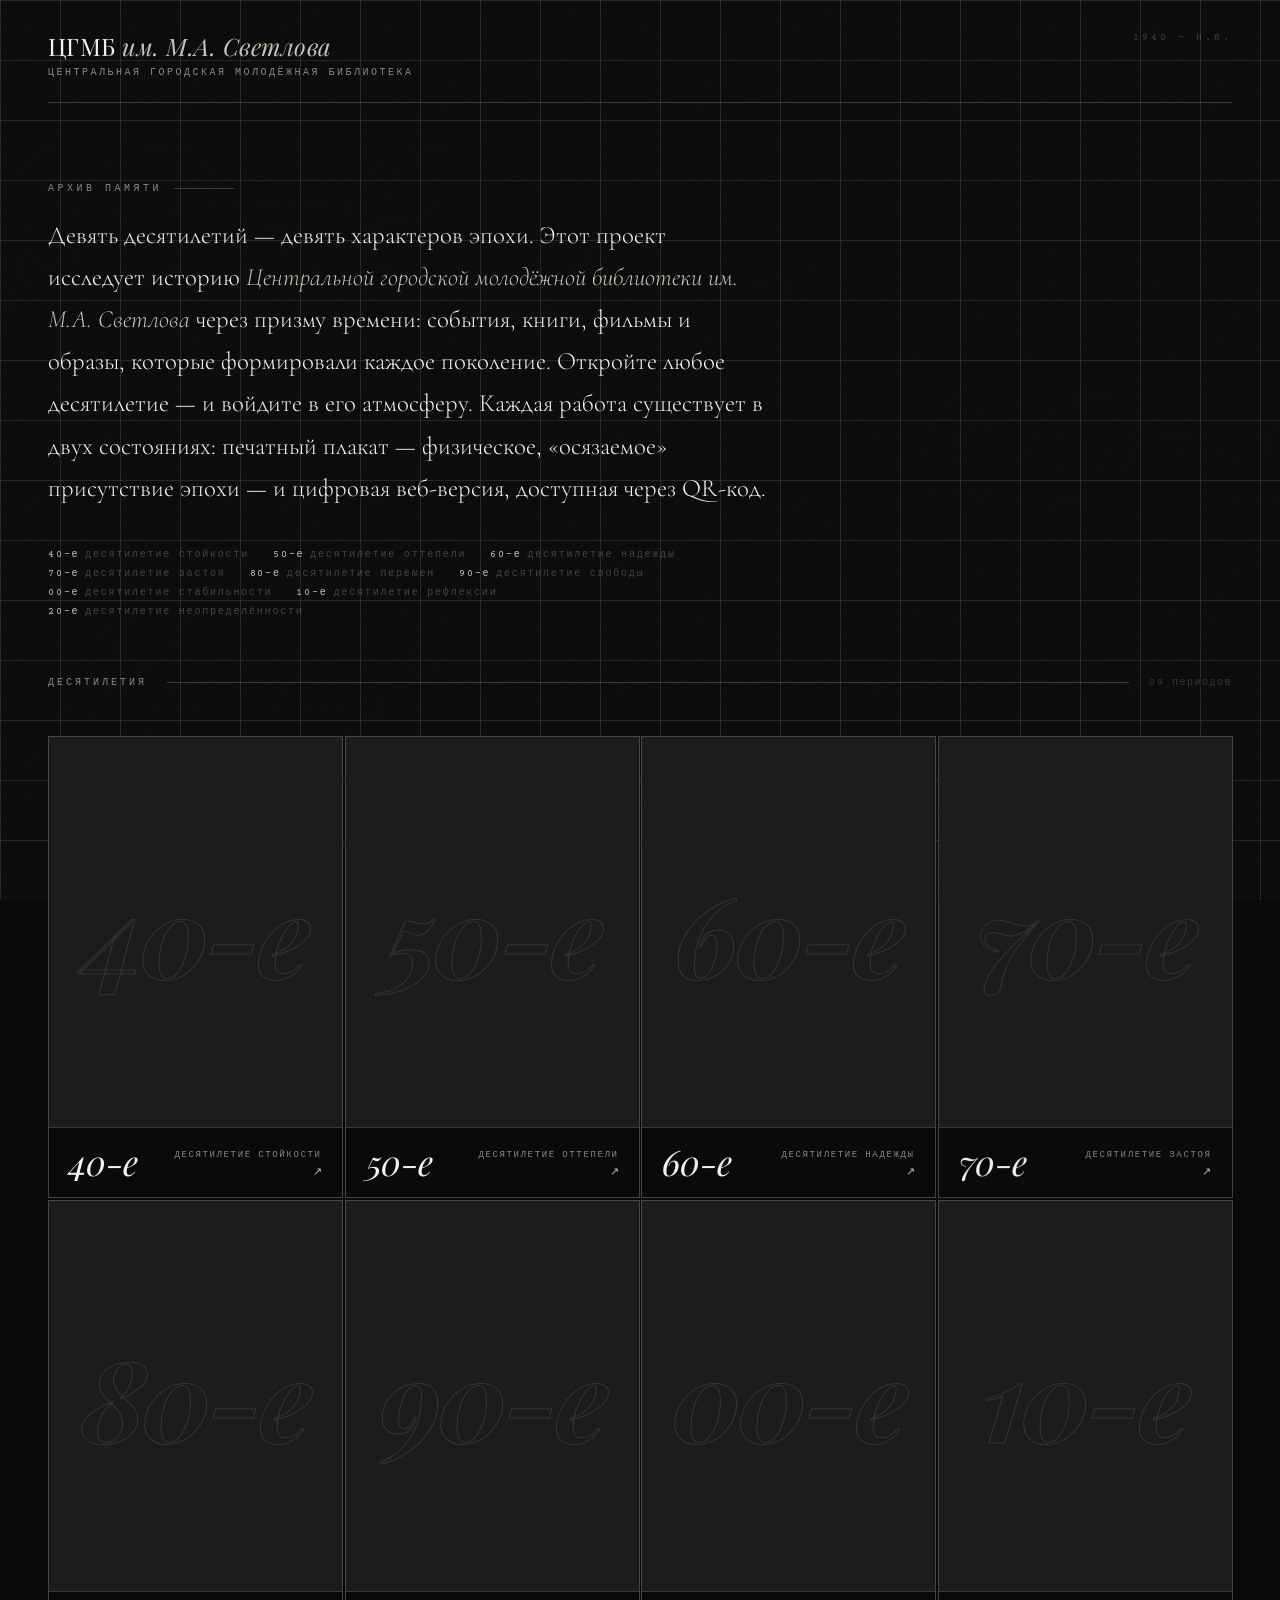
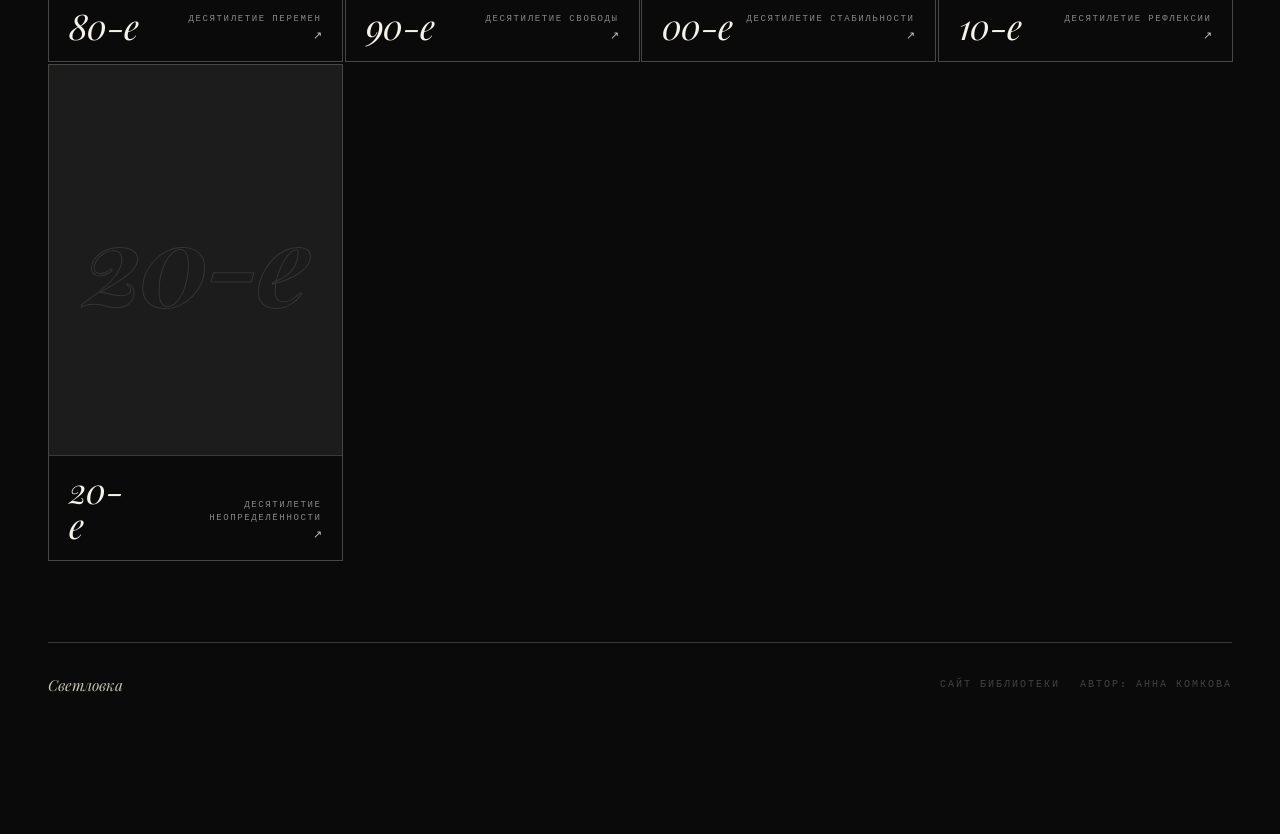
==== commit 53330a75: "pages name" ====
--- a/index.html
+++ b/index.html
@@ -882,14 +882,14 @@
         },
         {
           label: '60-е',
-          file: '60.html',
+          file: '60s.html',
           image: '',
           desc: 'десятилетие надежды',
           anim: '60'
         },
         {
           label: '70-е',
-          file: '70.html',
+          file: '70s.html',
           image: '',
           desc: 'десятилетие застоя',
           anim: '70'
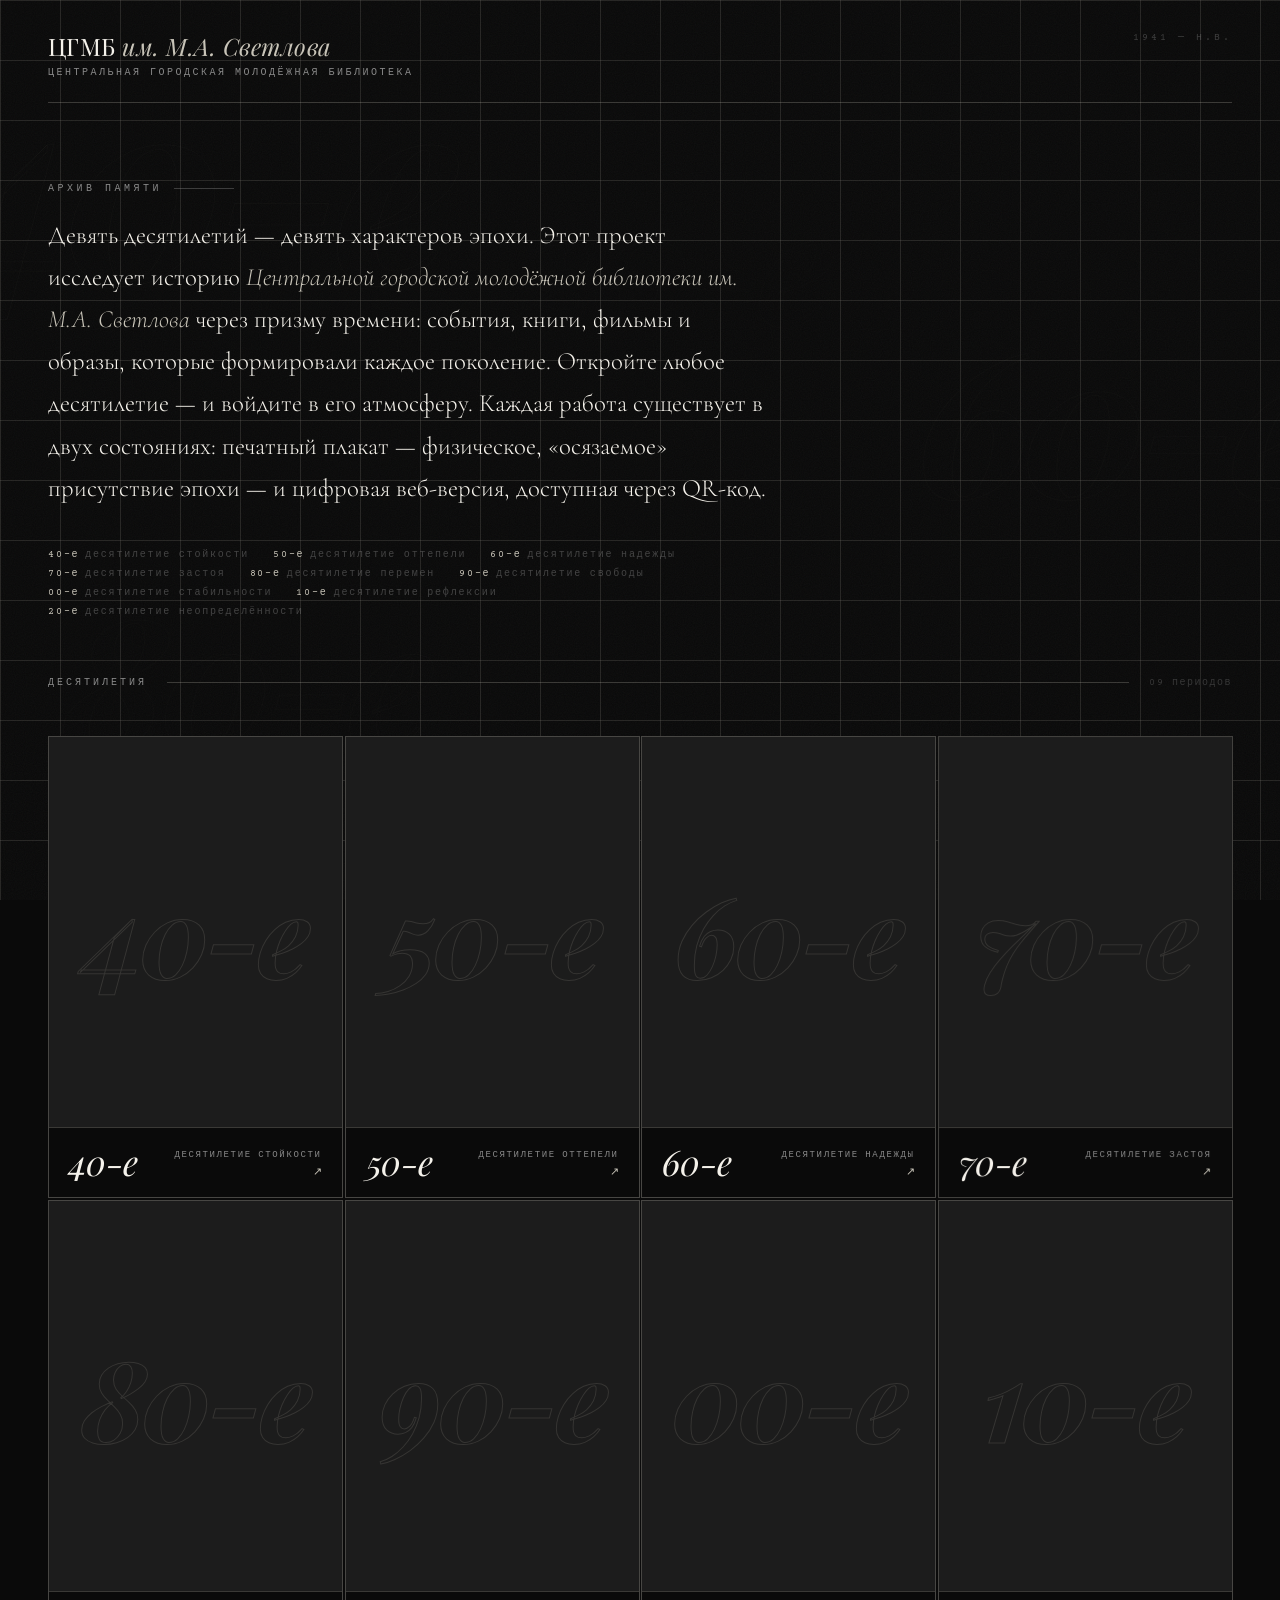
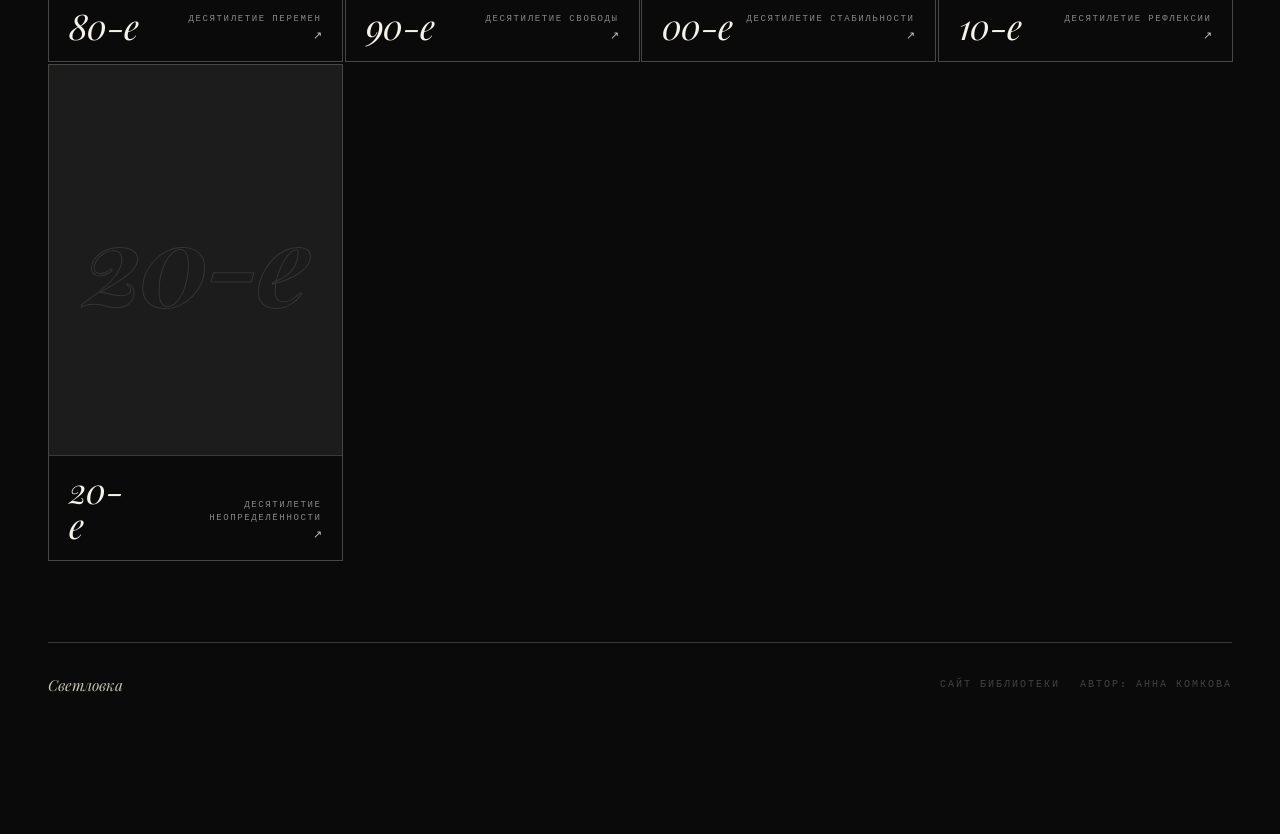
==== commit 23f59eb7: "upd" ====
--- a/index.html
+++ b/index.html
@@ -797,7 +797,7 @@
           </div>
         </div>
         <div class="header-right">
-          <div class="header-year">1940 — н.в.</div>
+          <div class="header-year">1941 — н.в.</div>
         </div>
       </header>
 
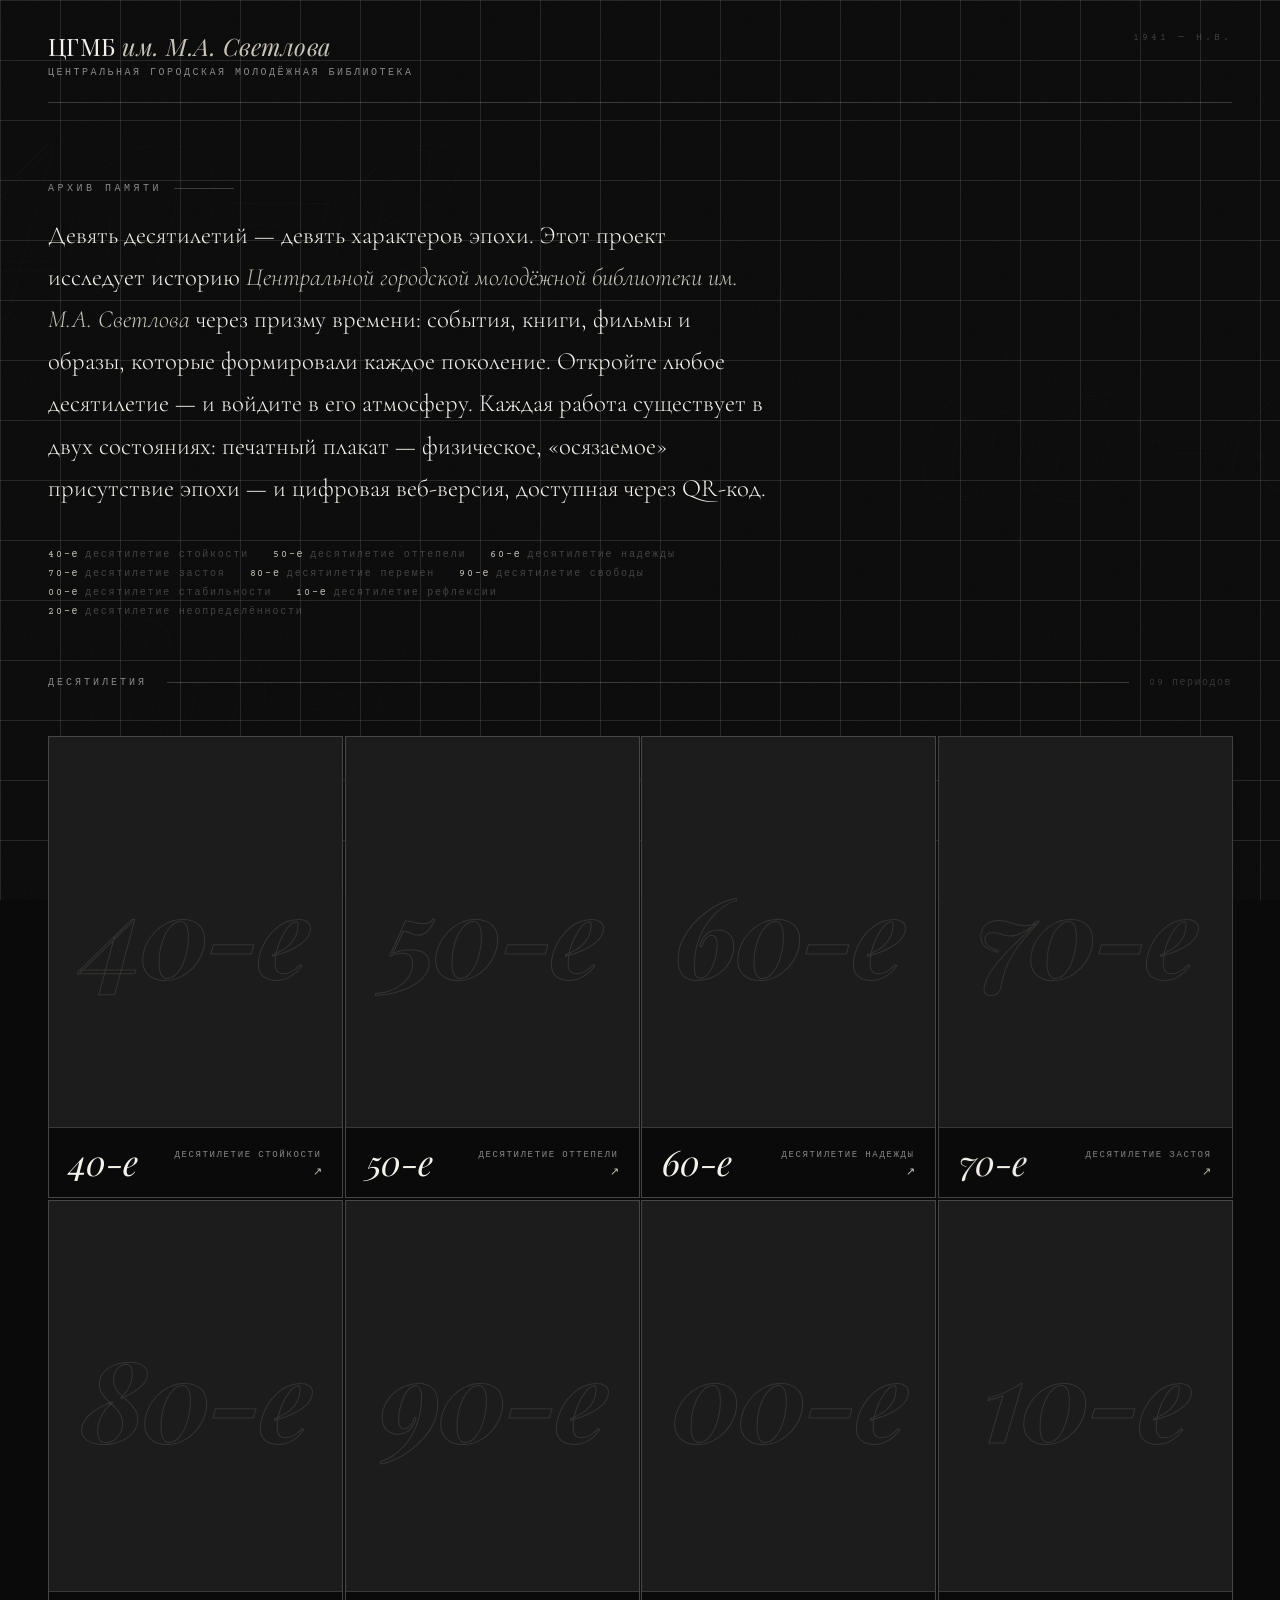
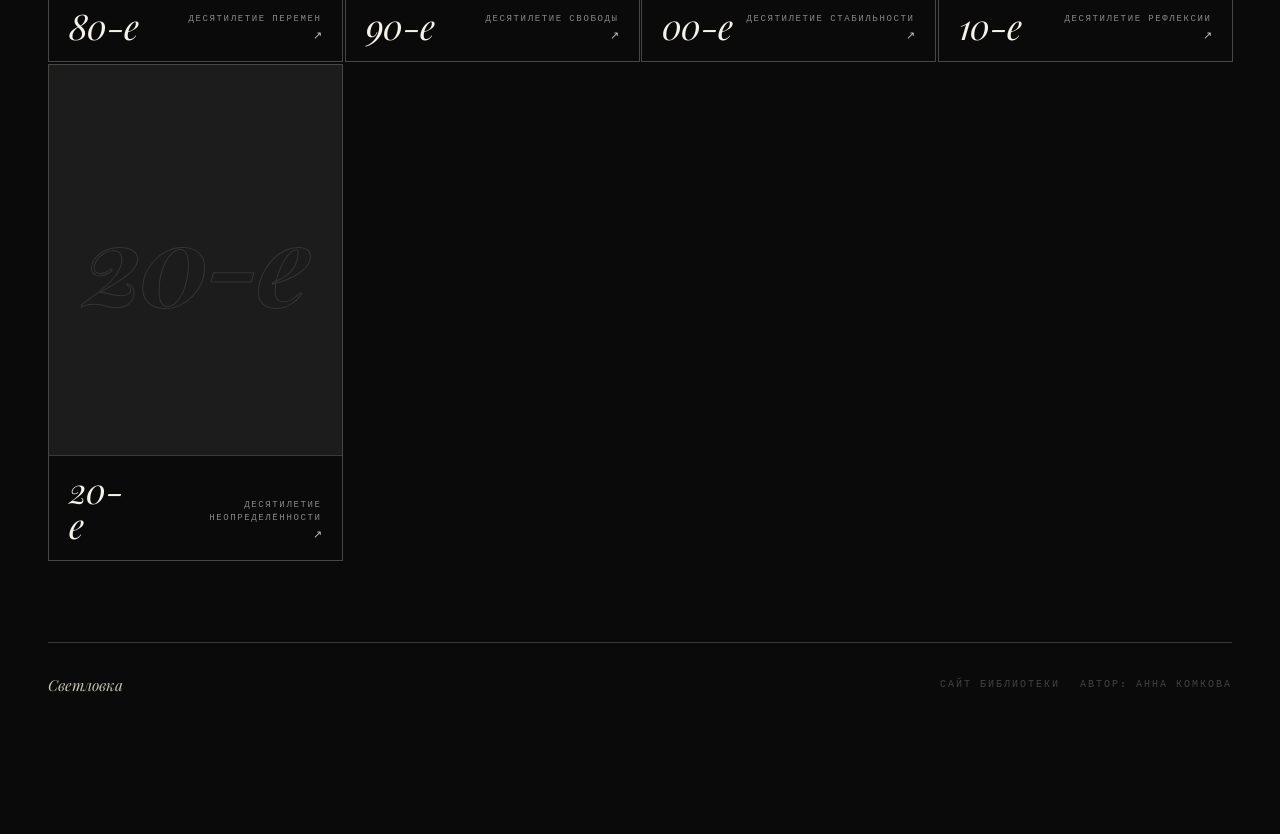
==== commit a15ba913: "upd" ====
--- a/index.html
+++ b/index.html
@@ -127,8 +127,8 @@
         animation: fade-in-down 0.9s var(--ease-out) 0.1s forwards;
       }
 
-      .header-left {
-      }
+      /* .header-left {
+      } */
 
       .header-logo {
         font-family: 'Playfair Display', serif;
